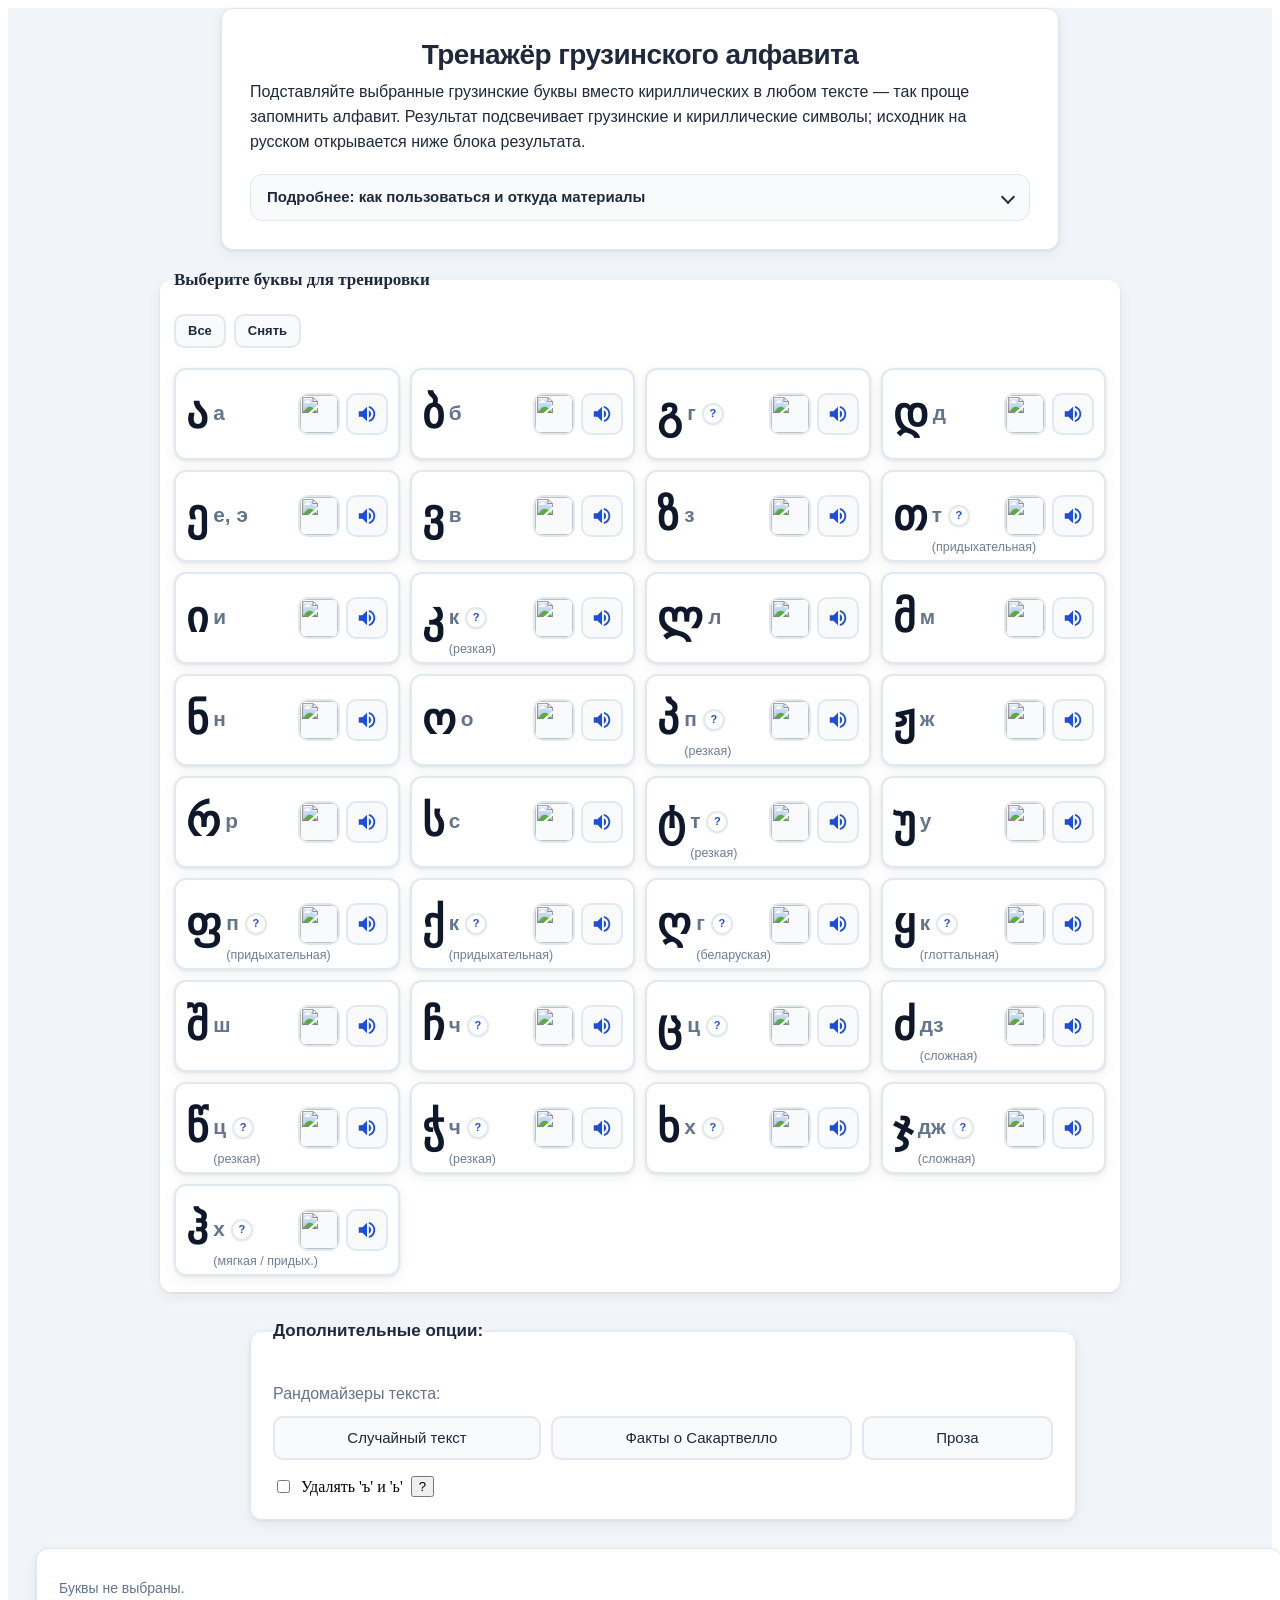
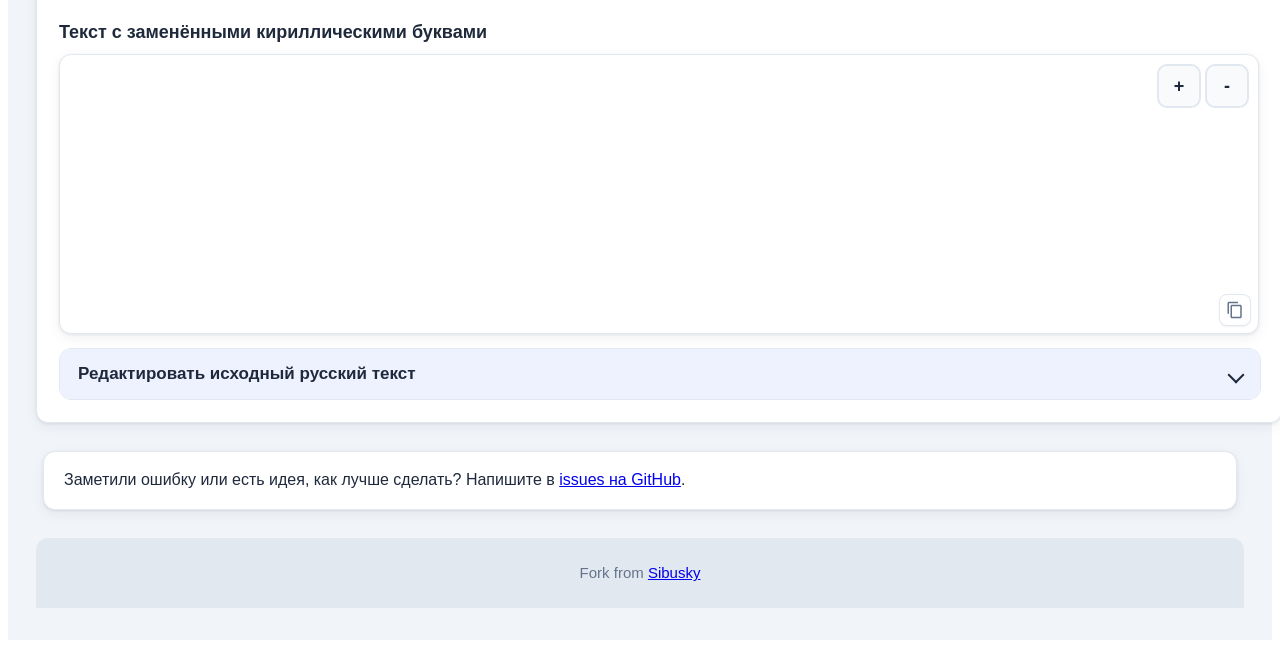
==== index.html @ 79f10750 "Refactor and modernize CSS styles Large CSS refactor and UI updates across blocks: introduce design " ====
<!DOCTYPE html>
<html lang="ru">
  <head>
    <meta charset="UTF-8" />
    <meta name="viewport" content="width=device-width, initial-scale=1.0" />
    <link rel="shortcut icon" href="./images/favicon.png" type="image/png" />
    <link rel="stylesheet" href="./styles/index.css" />
    <title class="title">Грузинский алфавит</title>
    <!-- Yandex.Metrika counter -->
    <script type="text/javascript">
      (function (m, e, t, r, i, k, a) {
        m[i] =
          m[i] ||
          function () {
            (m[i].a = m[i].a || []).push(arguments);
          };
        m[i].l = 1 * new Date();
        for (var j = 0; j < document.scripts.length; j++) {
          if (document.scripts[j].src === r) {
            return;
          }
        }
        (k = e.createElement(t)),
          (a = e.getElementsByTagName(t)[0]),
          (k.async = 1),
          (k.src = r),
          a.parentNode.insertBefore(k, a);
      })(
        window,
        document,
        'script',
        'https://mc.yandex.ru/metrika/tag.js',
        'ym'
      );

      ym(92125198, 'init', {
        clickmap: true,
        trackLinks: true,
        accurateTrackBounce: true,
      });
    </script>
    <noscript
      ><div>
        <img
          src="https://mc.yandex.ru/watch/92125198"
          style="position: absolute; left: -9999px"
          alt=""
        /></div
    ></noscript>
    <!-- /Yandex.Metrika counter -->
  </head>

  <body>
    <div class="page">
      <div class="page__container">
        <!-- <header class="header"></header> -->

        <main class="content">
          <section class="lead">
            <h1 class="lead__title">Тренажёр грузинского алфавита</h1>
            <p class="lead__intro text">
              Подставляйте выбранные грузинские буквы вместо кириллических в любом
              тексте — так проще запомнить алфавит. Результат подсвечивает
              грузинские и кириллические символы; исходник на русском открывается
              ниже блока результата.
            </p>
            <details class="lead__more">
              <summary class="lead__more-summary text">
                Подробнее: как пользоваться и откуда материалы
              </summary>
              <div class="lead__more-body">
                <p class="lead__text">
                  Откройте «Редактировать исходный русский текст», введите
                  текст или воспользуйтесь рандомайзерами в блоке опций.
                </p>
                <p class="lead__text">
                  Рекомендуется начать с одной-двух букв и постепенно добавлять
                  остальные. У похожих по звучанию пар (например разные «к»
                  или «т»), если они отмечены вместе, замена случайная — см.
                  знак «?» на карточке.
                </p>
                <p class="lead__text">
                  Аудио произношения и картинки почерта для кнопок на карточках
                  взяты с
                  <a
                    class="lead__text-link link"
                    href="https://geolang.ru/lessons/9"
                    target="_blank"
                    rel="noopener noreferrer"
                    >GeoLang — урок «Грузинский алфавит с произношением»</a
                  >.
                </p>
                <p class="lead__text">
                  Случайные русские тексты выдаёт сервис
                  <a
                    class="lead__text-link link"
                    href="https://fish-text.ru"
                    target="_blank"
                    >fish-text</a
                  >.
                </p>
              </div>
            </details>
          </section>

          <section class="alphabet">
            <fieldset class="alphabet__characters">
              <legend class="alphabet__legend">
                Выберите буквы для тренировки
              </legend>

              <div class="alphabet__characters-actions">
                <button
                  type="button"
                  class="alphabet__button-check-all alphabet__button alphabet__button--compact button"
                >
                  Все
                </button>
                <button
                  type="button"
                  class="alphabet__button-check-none alphabet__button alphabet__button--compact button"
                >
                  Снять
                </button>
              </div>

              <div class="alphabet__card" data-letter="ა">
                <input
                  class="alphabet__card-input alphabet__character-checkbox-input"
                  type="checkbox"
                  id="ა"
                  name="ა"
                  value="а"
                />
                <div class="alphabet__card-inner">
                  <div class="alphabet__card-select">
                    <div class="alphabet__card-main">
                      <span class="alphabet__card-geo" aria-hidden="true">ა</span>
                      <span class="alphabet__card-ru">а</span>
                    </div>

                  </div>
                  <div class="alphabet__card-toolbar">
                    <button
                      type="button"
                      class="alphabet__card-thumb-btn button"
                      aria-label="Показать крупнее образец почерта ა"
                      title="Нажмите, чтобы увеличить"
                    >
                      <img
                        class="alphabet__card-thumb-img"
                        src="https://geolang.ru/images/alphabet/written/%E1%83%90.jpg"
                        width="40"
                        height="40"
                        loading="lazy"
                        decoding="async"
                        alt=""
                      />
                    </button>
                    <button
                      type="button"
                      class="alphabet__card-audio button"
                      aria-label="Прослушать произношение буквы ა"
                      title="Аудио с geolang.ru"
                    >
                      <svg class="alphabet__card-audio-icon" width="22" height="22" viewBox="0 0 24 24" aria-hidden="true" focusable="false"><path fill="currentColor" d="M3 9v6h4l5 5V4L7 9H3zm13.5 3c0-1.77-1.02-3.29-2.5-4.03v8.05c1.48-.73 2.5-2.25 2.5-4.02zM14 3.23v2.06c2.89.86 5 3.54 5 6.71s-2.11 5.85-5 6.71v2.06c4.01-.91 7-4.49 7-8.77s-2.99-7.86-7-8.77z"/></svg>
                    </button>
                  
                  </div>
                </div>
              </div>
              <div class="alphabet__card" data-letter="ბ">
                <input
                  class="alphabet__card-input alphabet__character-checkbox-input"
                  type="checkbox"
                  id="ბ"
                  name="ბ"
                  value="б"
                />
                <div class="alphabet__card-inner">
                  <div class="alphabet__card-select">
                    <div class="alphabet__card-main">
                      <span class="alphabet__card-geo" aria-hidden="true">ბ</span>
                      <span class="alphabet__card-ru">б</span>
                  </div>
                  
                  </div>
                  <div class="alphabet__card-toolbar">
                    <button
                      type="button"
                      class="alphabet__card-thumb-btn button"
                      aria-label="Показать крупнее образец почерта ბ"
                      title="Нажмите, чтобы увеличить"
                    >
                      <img
                        class="alphabet__card-thumb-img"
                        src="https://geolang.ru/images/alphabet/written/%E1%83%91.jpg"
                        width="40"
                        height="40"
                        loading="lazy"
                        decoding="async"
                        alt=""
                      />
                    </button>
                    <button
                      type="button"
                      class="alphabet__card-audio button"
                      aria-label="Прослушать произношение буквы ბ"
                      title="Аудио с geolang.ru"
                    >
                      <svg class="alphabet__card-audio-icon" width="22" height="22" viewBox="0 0 24 24" aria-hidden="true" focusable="false"><path fill="currentColor" d="M3 9v6h4l5 5V4L7 9H3zm13.5 3c0-1.77-1.02-3.29-2.5-4.03v8.05c1.48-.73 2.5-2.25 2.5-4.02zM14 3.23v2.06c2.89.86 5 3.54 5 6.71s-2.11 5.85-5 6.71v2.06c4.01-.91 7-4.49 7-8.77s-2.99-7.86-7-8.77z"/></svg>
                    </button>
                  
                  </div>
                </div>
              </div>
              <div class="alphabet__card" data-letter="გ">
                <input
                  class="alphabet__card-input alphabet__character-checkbox-input"
                  type="checkbox"
                  id="გ"
                  name="გ"
                  value="г"
                />
                <div class="alphabet__card-inner">
                  <div class="alphabet__card-select">
                    <div class="alphabet__card-main">
                      <span class="alphabet__card-geo" aria-hidden="true">გ</span>
                      <span class="alphabet__card-ru">г</span>
                    </div>
                    <div class="alphabet__card-hint-row">
                    <button type="button" class="alphabet__card-hint alphabet__character-button button" aria-label="Подсказка по букве გ" data-title="Буква 'გ'. Произносится как русская 'г'. Если выбрать 'ღ' с этой буквой одновременно, то итоговая транслитерация кириллической буквы 'г' произойдёт случайным образом исходя из этих двух вариантов."><span class="alphabet__card-hint-mark">?</span></button>
                  </div>
                  
                  </div>
                  <div class="alphabet__card-toolbar">
                    <button
                      type="button"
                      class="alphabet__card-thumb-btn button"
                      aria-label="Показать крупнее образец почерта გ"
                      title="Нажмите, чтобы увеличить"
                    >
                      <img
                        class="alphabet__card-thumb-img"
                        src="https://geolang.ru/images/alphabet/written/%E1%83%92.jpg"
                        width="40"
                        height="40"
                        loading="lazy"
                        decoding="async"
                        alt=""
                      />
                    </button>
                    <button
                      type="button"
                      class="alphabet__card-audio button"
                      aria-label="Прослушать произношение буквы გ"
                      title="Аудио с geolang.ru"
                    >
                      <svg class="alphabet__card-audio-icon" width="22" height="22" viewBox="0 0 24 24" aria-hidden="true" focusable="false"><path fill="currentColor" d="M3 9v6h4l5 5V4L7 9H3zm13.5 3c0-1.77-1.02-3.29-2.5-4.03v8.05c1.48-.73 2.5-2.25 2.5-4.02zM14 3.23v2.06c2.89.86 5 3.54 5 6.71s-2.11 5.85-5 6.71v2.06c4.01-.91 7-4.49 7-8.77s-2.99-7.86-7-8.77z"/></svg>
                    </button>
                  </div>
                </div>
              </div>
              <div class="alphabet__card" data-letter="დ">
                <input
                  class="alphabet__card-input alphabet__character-checkbox-input"
                  type="checkbox"
                  id="დ"
                  name="დ"
                  value="д"
                />
                <div class="alphabet__card-inner">
                  <div class="alphabet__card-select">
                    <div class="alphabet__card-main">
                      <span class="alphabet__card-geo" aria-hidden="true">დ</span>
                      <span class="alphabet__card-ru">д</span>
                  </div>
                  
                  </div>
                  <div class="alphabet__card-toolbar">
                    <button
                      type="button"
                      class="alphabet__card-thumb-btn button"
                      aria-label="Показать крупнее образец почерта დ"
                      title="Нажмите, чтобы увеличить"
                    >
                      <img
                        class="alphabet__card-thumb-img"
                        src="https://geolang.ru/images/alphabet/written/%E1%83%93.jpg"
                        width="40"
                        height="40"
                        loading="lazy"
                        decoding="async"
                        alt=""
                      />
                    </button>
                    <button
                      type="button"
                      class="alphabet__card-audio button"
                      aria-label="Прослушать произношение буквы დ"
                      title="Аудио с geolang.ru"
                    >
                      <svg class="alphabet__card-audio-icon" width="22" height="22" viewBox="0 0 24 24" aria-hidden="true" focusable="false"><path fill="currentColor" d="M3 9v6h4l5 5V4L7 9H3zm13.5 3c0-1.77-1.02-3.29-2.5-4.03v8.05c1.48-.73 2.5-2.25 2.5-4.02zM14 3.23v2.06c2.89.86 5 3.54 5 6.71s-2.11 5.85-5 6.71v2.06c4.01-.91 7-4.49 7-8.77s-2.99-7.86-7-8.77z"/></svg>
                    </button>
                  
                  </div>
                </div>
              </div>
              <div class="alphabet__card" data-letter="ე">
                <input
                  class="alphabet__card-input alphabet__character-checkbox-input"
                  type="checkbox"
                  id="ე"
                  name="ე"
                  value="е"
                />
                <div class="alphabet__card-inner">
                  <div class="alphabet__card-select">
                    <div class="alphabet__card-main">
                      <span class="alphabet__card-geo" aria-hidden="true">ე</span>
                      <span class="alphabet__card-ru">е, э</span>
                  </div>
                  
                  </div>
                  <div class="alphabet__card-toolbar">
                    <button
                      type="button"
                      class="alphabet__card-thumb-btn button"
                      aria-label="Показать крупнее образец почерта ე"
                      title="Нажмите, чтобы увеличить"
                    >
                      <img
                        class="alphabet__card-thumb-img"
                        src="https://geolang.ru/images/alphabet/written/%E1%83%94.jpg"
                        width="40"
                        height="40"
                        loading="lazy"
                        decoding="async"
                        alt=""
                      />
                    </button>
                    <button
                      type="button"
                      class="alphabet__card-audio button"
                      aria-label="Прослушать произношение буквы ე"
                      title="Аудио с geolang.ru"
                    >
                      <svg class="alphabet__card-audio-icon" width="22" height="22" viewBox="0 0 24 24" aria-hidden="true" focusable="false"><path fill="currentColor" d="M3 9v6h4l5 5V4L7 9H3zm13.5 3c0-1.77-1.02-3.29-2.5-4.03v8.05c1.48-.73 2.5-2.25 2.5-4.02zM14 3.23v2.06c2.89.86 5 3.54 5 6.71s-2.11 5.85-5 6.71v2.06c4.01-.91 7-4.49 7-8.77s-2.99-7.86-7-8.77z"/></svg>
                    </button>
                  
                  </div>
                </div>
              </div>
              <div class="alphabet__card" data-letter="ვ">
                <input
                  class="alphabet__card-input alphabet__character-checkbox-input"
                  type="checkbox"
                  id="ვ"
                  name="ვ"
                  value="в"
                />
                <div class="alphabet__card-inner">
                  <div class="alphabet__card-select">
                    <div class="alphabet__card-main">
                      <span class="alphabet__card-geo" aria-hidden="true">ვ</span>
                      <span class="alphabet__card-ru">в</span>
                  </div>
                  
                  </div>
                  <div class="alphabet__card-toolbar">
                    <button
                      type="button"
                      class="alphabet__card-thumb-btn button"
                      aria-label="Показать крупнее образец почерта ვ"
                      title="Нажмите, чтобы увеличить"
                    >
                      <img
                        class="alphabet__card-thumb-img"
                        src="https://geolang.ru/images/alphabet/written/%E1%83%95.jpg"
                        width="40"
                        height="40"
                        loading="lazy"
                        decoding="async"
                        alt=""
                      />
                    </button>
                    <button
                      type="button"
                      class="alphabet__card-audio button"
                      aria-label="Прослушать произношение буквы ვ"
                      title="Аудио с geolang.ru"
                    >
                      <svg class="alphabet__card-audio-icon" width="22" height="22" viewBox="0 0 24 24" aria-hidden="true" focusable="false"><path fill="currentColor" d="M3 9v6h4l5 5V4L7 9H3zm13.5 3c0-1.77-1.02-3.29-2.5-4.03v8.05c1.48-.73 2.5-2.25 2.5-4.02zM14 3.23v2.06c2.89.86 5 3.54 5 6.71s-2.11 5.85-5 6.71v2.06c4.01-.91 7-4.49 7-8.77s-2.99-7.86-7-8.77z"/></svg>
                    </button>
                  
                  </div>
                </div>
              </div>
              <div class="alphabet__card" data-letter="ზ">
                <input
                  class="alphabet__card-input alphabet__character-checkbox-input"
                  type="checkbox"
                  id="ზ"
                  name="ზ"
                  value="з"
                />
                <div class="alphabet__card-inner">
                  <div class="alphabet__card-select">
                    <div class="alphabet__card-main">
                      <span class="alphabet__card-geo" aria-hidden="true">ზ</span>
                      <span class="alphabet__card-ru">з</span>
                  </div>
                  
                  </div>
                  <div class="alphabet__card-toolbar">
                    <button
                      type="button"
                      class="alphabet__card-thumb-btn button"
                      aria-label="Показать крупнее образец почерта ზ"
                      title="Нажмите, чтобы увеличить"
                    >
                      <img
                        class="alphabet__card-thumb-img"
                        src="https://geolang.ru/images/alphabet/written/%E1%83%96.jpg"
                        width="40"
                        height="40"
                        loading="lazy"
                        decoding="async"
                        alt=""
                      />
                    </button>
                    <button
                      type="button"
                      class="alphabet__card-audio button"
                      aria-label="Прослушать произношение буквы ზ"
                      title="Аудио с geolang.ru"
                    >
                      <svg class="alphabet__card-audio-icon" width="22" height="22" viewBox="0 0 24 24" aria-hidden="true" focusable="false"><path fill="currentColor" d="M3 9v6h4l5 5V4L7 9H3zm13.5 3c0-1.77-1.02-3.29-2.5-4.03v8.05c1.48-.73 2.5-2.25 2.5-4.02zM14 3.23v2.06c2.89.86 5 3.54 5 6.71s-2.11 5.85-5 6.71v2.06c4.01-.91 7-4.49 7-8.77s-2.99-7.86-7-8.77z"/></svg>
                    </button>
                  
                  </div>
                </div>
              </div>
              <div class="alphabet__card" data-letter="თ">
                <input
                  class="alphabet__card-input alphabet__character-checkbox-input"
                  type="checkbox"
                  id="თ"
                  name="თ"
                  value="т"
                />
                <div class="alphabet__card-inner">
                  <div class="alphabet__card-select">
                    <div class="alphabet__card-main">
                      <span class="alphabet__card-geo" aria-hidden="true">თ</span>
                      <span class="alphabet__card-ru">т (придыхательная)</span>
                    </div>
                    <div class="alphabet__card-hint-row">
                    <button type="button" class="alphabet__card-hint alphabet__character-button button" aria-label="Подсказка по букве თ" data-title="Буква 'თ'. Произносится мягче, чем русская 'т'. Если выбрать 'ტ' с этой буквой одновременно, то итоговая транслитерация кириллической буквы 'т' произойдёт случайным образом исходя из этих двух вариантов."><span class="alphabet__card-hint-mark">?</span></button>
                  </div>
                  
                  </div>
                  <div class="alphabet__card-toolbar">
                    <button
                      type="button"
                      class="alphabet__card-thumb-btn button"
                      aria-label="Показать крупнее образец почерта თ"
                      title="Нажмите, чтобы увеличить"
                    >
                      <img
                        class="alphabet__card-thumb-img"
                        src="https://geolang.ru/images/alphabet/written/%E1%83%97.jpg"
                        width="40"
                        height="40"
                        loading="lazy"
                        decoding="async"
                        alt=""
                      />
                    </button>
                    <button
                      type="button"
                      class="alphabet__card-audio button"
                      aria-label="Прослушать произношение буквы თ"
                      title="Аудио с geolang.ru"
                    >
                      <svg class="alphabet__card-audio-icon" width="22" height="22" viewBox="0 0 24 24" aria-hidden="true" focusable="false"><path fill="currentColor" d="M3 9v6h4l5 5V4L7 9H3zm13.5 3c0-1.77-1.02-3.29-2.5-4.03v8.05c1.48-.73 2.5-2.25 2.5-4.02zM14 3.23v2.06c2.89.86 5 3.54 5 6.71s-2.11 5.85-5 6.71v2.06c4.01-.91 7-4.49 7-8.77s-2.99-7.86-7-8.77z"/></svg>
                    </button>
                  </div>
                </div>
              </div>
              <div class="alphabet__card" data-letter="ი">
                <input
                  class="alphabet__card-input alphabet__character-checkbox-input"
                  type="checkbox"
                  id="ი"
                  name="ი"
                  value="и"
                />
                <div class="alphabet__card-inner">
                  <div class="alphabet__card-select">
                    <div class="alphabet__card-main">
                      <span class="alphabet__card-geo" aria-hidden="true">ი</span>
                      <span class="alphabet__card-ru">и</span>
                  </div>
                  
                  </div>
                  <div class="alphabet__card-toolbar">
                    <button
                      type="button"
                      class="alphabet__card-thumb-btn button"
                      aria-label="Показать крупнее образец почерта ი"
                      title="Нажмите, чтобы увеличить"
                    >
                      <img
                        class="alphabet__card-thumb-img"
                        src="https://geolang.ru/images/alphabet/written/%E1%83%98.jpg"
                        width="40"
                        height="40"
                        loading="lazy"
                        decoding="async"
                        alt=""
                      />
                    </button>
                    <button
                      type="button"
                      class="alphabet__card-audio button"
                      aria-label="Прослушать произношение буквы ი"
                      title="Аудио с geolang.ru"
                    >
                      <svg class="alphabet__card-audio-icon" width="22" height="22" viewBox="0 0 24 24" aria-hidden="true" focusable="false"><path fill="currentColor" d="M3 9v6h4l5 5V4L7 9H3zm13.5 3c0-1.77-1.02-3.29-2.5-4.03v8.05c1.48-.73 2.5-2.25 2.5-4.02zM14 3.23v2.06c2.89.86 5 3.54 5 6.71s-2.11 5.85-5 6.71v2.06c4.01-.91 7-4.49 7-8.77s-2.99-7.86-7-8.77z"/></svg>
                    </button>
                  
                  </div>
                </div>
              </div>
              <div class="alphabet__card" data-letter="კ">
                <input
                  class="alphabet__card-input alphabet__character-checkbox-input"
                  type="checkbox"
                  id="კ"
                  name="კ"
                  value="к"
                />
                <div class="alphabet__card-inner">
                  <div class="alphabet__card-select">
                    <div class="alphabet__card-main">
                      <span class="alphabet__card-geo" aria-hidden="true">კ</span>
                      <span class="alphabet__card-ru">к (резкая)</span>
                    </div>
                    <div class="alphabet__card-hint-row">
                    <button type="button" class="alphabet__card-hint alphabet__character-button button" aria-label="Подсказка по букве კ" data-title="Буква 'კ'. Произносится резче, чем русская 'к'. Если выбрать 'ქ' и 'ყ' с этой буквой одновременно, то итоговая транслитерация кириллической буквы 'к' произойдёт случайным образом исходя из этих трёх вариантов."><span class="alphabet__card-hint-mark">?</span></button>
                  </div>
                  
                  </div>
                  <div class="alphabet__card-toolbar">
                    <button
                      type="button"
                      class="alphabet__card-thumb-btn button"
                      aria-label="Показать крупнее образец почерта კ"
                      title="Нажмите, чтобы увеличить"
                    >
                      <img
                        class="alphabet__card-thumb-img"
                        src="https://geolang.ru/images/alphabet/written/%E1%83%99.jpg"
                        width="40"
                        height="40"
                        loading="lazy"
                        decoding="async"
                        alt=""
                      />
                    </button>
                    <button
                      type="button"
                      class="alphabet__card-audio button"
                      aria-label="Прослушать произношение буквы კ"
                      title="Аудио с geolang.ru"
                    >
                      <svg class="alphabet__card-audio-icon" width="22" height="22" viewBox="0 0 24 24" aria-hidden="true" focusable="false"><path fill="currentColor" d="M3 9v6h4l5 5V4L7 9H3zm13.5 3c0-1.77-1.02-3.29-2.5-4.03v8.05c1.48-.73 2.5-2.25 2.5-4.02zM14 3.23v2.06c2.89.86 5 3.54 5 6.71s-2.11 5.85-5 6.71v2.06c4.01-.91 7-4.49 7-8.77s-2.99-7.86-7-8.77z"/></svg>
                    </button>
                  </div>
                </div>
              </div>
              <div class="alphabet__card" data-letter="ლ">
                <input
                  class="alphabet__card-input alphabet__character-checkbox-input"
                  type="checkbox"
                  id="ლ"
                  name="ლ"
                  value="л"
                />
                <div class="alphabet__card-inner">
                  <div class="alphabet__card-select">
                    <div class="alphabet__card-main">
                      <span class="alphabet__card-geo" aria-hidden="true">ლ</span>
                      <span class="alphabet__card-ru">л</span>
                  </div>
                  
                  </div>
                  <div class="alphabet__card-toolbar">
                    <button
                      type="button"
                      class="alphabet__card-thumb-btn button"
                      aria-label="Показать крупнее образец почерта ლ"
                      title="Нажмите, чтобы увеличить"
                    >
                      <img
                        class="alphabet__card-thumb-img"
                        src="https://geolang.ru/images/alphabet/written/%E1%83%9A.jpg"
                        width="40"
                        height="40"
                        loading="lazy"
                        decoding="async"
                        alt=""
                      />
                    </button>
                    <button
                      type="button"
                      class="alphabet__card-audio button"
                      aria-label="Прослушать произношение буквы ლ"
                      title="Аудио с geolang.ru"
                    >
                      <svg class="alphabet__card-audio-icon" width="22" height="22" viewBox="0 0 24 24" aria-hidden="true" focusable="false"><path fill="currentColor" d="M3 9v6h4l5 5V4L7 9H3zm13.5 3c0-1.77-1.02-3.29-2.5-4.03v8.05c1.48-.73 2.5-2.25 2.5-4.02zM14 3.23v2.06c2.89.86 5 3.54 5 6.71s-2.11 5.85-5 6.71v2.06c4.01-.91 7-4.49 7-8.77s-2.99-7.86-7-8.77z"/></svg>
                    </button>
                  
                  </div>
                </div>
              </div>
              <div class="alphabet__card" data-letter="მ">
                <input
                  class="alphabet__card-input alphabet__character-checkbox-input"
                  type="checkbox"
                  id="მ"
                  name="მ"
                  value="м"
                />
                <div class="alphabet__card-inner">
                  <div class="alphabet__card-select">
                    <div class="alphabet__card-main">
                      <span class="alphabet__card-geo" aria-hidden="true">მ</span>
                      <span class="alphabet__card-ru">м</span>
                  </div>
                  
                  </div>
                  <div class="alphabet__card-toolbar">
                    <button
                      type="button"
                      class="alphabet__card-thumb-btn button"
                      aria-label="Показать крупнее образец почерта მ"
                      title="Нажмите, чтобы увеличить"
                    >
                      <img
                        class="alphabet__card-thumb-img"
                        src="https://geolang.ru/images/alphabet/written/%E1%83%9B.jpg"
                        width="40"
                        height="40"
                        loading="lazy"
                        decoding="async"
                        alt=""
                      />
                    </button>
                    <button
                      type="button"
                      class="alphabet__card-audio button"
                      aria-label="Прослушать произношение буквы მ"
                      title="Аудио с geolang.ru"
                    >
                      <svg class="alphabet__card-audio-icon" width="22" height="22" viewBox="0 0 24 24" aria-hidden="true" focusable="false"><path fill="currentColor" d="M3 9v6h4l5 5V4L7 9H3zm13.5 3c0-1.77-1.02-3.29-2.5-4.03v8.05c1.48-.73 2.5-2.25 2.5-4.02zM14 3.23v2.06c2.89.86 5 3.54 5 6.71s-2.11 5.85-5 6.71v2.06c4.01-.91 7-4.49 7-8.77s-2.99-7.86-7-8.77z"/></svg>
                    </button>
                  
                  </div>
                </div>
              </div>
              <div class="alphabet__card" data-letter="ნ">
                <input
                  class="alphabet__card-input alphabet__character-checkbox-input"
                  type="checkbox"
                  id="ნ"
                  name="ნ"
                  value="н"
                />
                <div class="alphabet__card-inner">
                  <div class="alphabet__card-select">
                    <div class="alphabet__card-main">
                      <span class="alphabet__card-geo" aria-hidden="true">ნ</span>
                      <span class="alphabet__card-ru">н</span>
                  </div>
                  
                  </div>
                  <div class="alphabet__card-toolbar">
                    <button
                      type="button"
                      class="alphabet__card-thumb-btn button"
                      aria-label="Показать крупнее образец почерта ნ"
                      title="Нажмите, чтобы увеличить"
                    >
                      <img
                        class="alphabet__card-thumb-img"
                        src="https://geolang.ru/images/alphabet/written/%E1%83%9C.jpg"
                        width="40"
                        height="40"
                        loading="lazy"
                        decoding="async"
                        alt=""
                      />
                    </button>
                    <button
                      type="button"
                      class="alphabet__card-audio button"
                      aria-label="Прослушать произношение буквы ნ"
                      title="Аудио с geolang.ru"
                    >
                      <svg class="alphabet__card-audio-icon" width="22" height="22" viewBox="0 0 24 24" aria-hidden="true" focusable="false"><path fill="currentColor" d="M3 9v6h4l5 5V4L7 9H3zm13.5 3c0-1.77-1.02-3.29-2.5-4.03v8.05c1.48-.73 2.5-2.25 2.5-4.02zM14 3.23v2.06c2.89.86 5 3.54 5 6.71s-2.11 5.85-5 6.71v2.06c4.01-.91 7-4.49 7-8.77s-2.99-7.86-7-8.77z"/></svg>
                    </button>
                  
                  </div>
                </div>
              </div>
              <div class="alphabet__card" data-letter="ო">
                <input
                  class="alphabet__card-input alphabet__character-checkbox-input"
                  type="checkbox"
                  id="ო"
                  name="ო"
                  value="о"
                />
                <div class="alphabet__card-inner">
                  <div class="alphabet__card-select">
                    <div class="alphabet__card-main">
                      <span class="alphabet__card-geo" aria-hidden="true">ო</span>
                      <span class="alphabet__card-ru">о</span>
                  </div>
                  
                  </div>
                  <div class="alphabet__card-toolbar">
                    <button
                      type="button"
                      class="alphabet__card-thumb-btn button"
                      aria-label="Показать крупнее образец почерта ო"
                      title="Нажмите, чтобы увеличить"
                    >
                      <img
                        class="alphabet__card-thumb-img"
                        src="https://geolang.ru/images/alphabet/written/%E1%83%9D.jpg"
                        width="40"
                        height="40"
                        loading="lazy"
                        decoding="async"
                        alt=""
                      />
                    </button>
                    <button
                      type="button"
                      class="alphabet__card-audio button"
                      aria-label="Прослушать произношение буквы ო"
                      title="Аудио с geolang.ru"
                    >
                      <svg class="alphabet__card-audio-icon" width="22" height="22" viewBox="0 0 24 24" aria-hidden="true" focusable="false"><path fill="currentColor" d="M3 9v6h4l5 5V4L7 9H3zm13.5 3c0-1.77-1.02-3.29-2.5-4.03v8.05c1.48-.73 2.5-2.25 2.5-4.02zM14 3.23v2.06c2.89.86 5 3.54 5 6.71s-2.11 5.85-5 6.71v2.06c4.01-.91 7-4.49 7-8.77s-2.99-7.86-7-8.77z"/></svg>
                    </button>
                  
                  </div>
                </div>
              </div>
              <div class="alphabet__card" data-letter="პ">
                <input
                  class="alphabet__card-input alphabet__character-checkbox-input"
                  type="checkbox"
                  id="პ"
                  name="პ"
                  value="п"
                />
                <div class="alphabet__card-inner">
                  <div class="alphabet__card-select">
                    <div class="alphabet__card-main">
                      <span class="alphabet__card-geo" aria-hidden="true">პ</span>
                      <span class="alphabet__card-ru">п (резкая)</span>
                    </div>
                    <div class="alphabet__card-hint-row">
                    <button type="button" class="alphabet__card-hint alphabet__character-button button" aria-label="Подсказка по букве პ" data-title="Буква 'პ'. Произносится резче, чем русская 'п'. Если выбрать 'ფ' с этой буквой одновременно, то итоговая транслитерация кириллической буквы 'п' произойдёт случайным образом исходя из этих двух вариантов."><span class="alphabet__card-hint-mark">?</span></button>
                  </div>
                  
                  </div>
                  <div class="alphabet__card-toolbar">
                    <button
                      type="button"
                      class="alphabet__card-thumb-btn button"
                      aria-label="Показать крупнее образец почерта პ"
                      title="Нажмите, чтобы увеличить"
                    >
                      <img
                        class="alphabet__card-thumb-img"
                        src="https://geolang.ru/images/alphabet/written/%E1%83%9E.jpg"
                        width="40"
                        height="40"
                        loading="lazy"
                        decoding="async"
                        alt=""
                      />
                    </button>
                    <button
                      type="button"
                      class="alphabet__card-audio button"
                      aria-label="Прослушать произношение буквы პ"
                      title="Аудио с geolang.ru"
                    >
                      <svg class="alphabet__card-audio-icon" width="22" height="22" viewBox="0 0 24 24" aria-hidden="true" focusable="false"><path fill="currentColor" d="M3 9v6h4l5 5V4L7 9H3zm13.5 3c0-1.77-1.02-3.29-2.5-4.03v8.05c1.48-.73 2.5-2.25 2.5-4.02zM14 3.23v2.06c2.89.86 5 3.54 5 6.71s-2.11 5.85-5 6.71v2.06c4.01-.91 7-4.49 7-8.77s-2.99-7.86-7-8.77z"/></svg>
                    </button>
                  </div>
                </div>
              </div>
              <div class="alphabet__card" data-letter="ჟ">
                <input
                  class="alphabet__card-input alphabet__character-checkbox-input"
                  type="checkbox"
                  id="ჟ"
                  name="ჟ"
                  value="ж"
                />
                <div class="alphabet__card-inner">
                  <div class="alphabet__card-select">
                    <div class="alphabet__card-main">
                      <span class="alphabet__card-geo" aria-hidden="true">ჟ</span>
                      <span class="alphabet__card-ru">ж</span>
                  </div>
                  
                  </div>
                  <div class="alphabet__card-toolbar">
                    <button
                      type="button"
                      class="alphabet__card-thumb-btn button"
                      aria-label="Показать крупнее образец почерта ჟ"
                      title="Нажмите, чтобы увеличить"
                    >
                      <img
                        class="alphabet__card-thumb-img"
                        src="https://geolang.ru/images/alphabet/written/%E1%83%9F.jpg"
                        width="40"
                        height="40"
                        loading="lazy"
                        decoding="async"
                        alt=""
                      />
                    </button>
                    <button
                      type="button"
                      class="alphabet__card-audio button"
                      aria-label="Прослушать произношение буквы ჟ"
                      title="Аудио с geolang.ru"
                    >
                      <svg class="alphabet__card-audio-icon" width="22" height="22" viewBox="0 0 24 24" aria-hidden="true" focusable="false"><path fill="currentColor" d="M3 9v6h4l5 5V4L7 9H3zm13.5 3c0-1.77-1.02-3.29-2.5-4.03v8.05c1.48-.73 2.5-2.25 2.5-4.02zM14 3.23v2.06c2.89.86 5 3.54 5 6.71s-2.11 5.85-5 6.71v2.06c4.01-.91 7-4.49 7-8.77s-2.99-7.86-7-8.77z"/></svg>
                    </button>
                  
                  </div>
                </div>
              </div>
              <div class="alphabet__card" data-letter="რ">
                <input
                  class="alphabet__card-input alphabet__character-checkbox-input"
                  type="checkbox"
                  id="რ"
                  name="რ"
                  value="р"
                />
                <div class="alphabet__card-inner">
                  <div class="alphabet__card-select">
                    <div class="alphabet__card-main">
                      <span class="alphabet__card-geo" aria-hidden="true">რ</span>
                      <span class="alphabet__card-ru">р</span>
                  </div>
                  
                  </div>
                  <div class="alphabet__card-toolbar">
                    <button
                      type="button"
                      class="alphabet__card-thumb-btn button"
                      aria-label="Показать крупнее образец почерта რ"
                      title="Нажмите, чтобы увеличить"
                    >
                      <img
                        class="alphabet__card-thumb-img"
                        src="https://geolang.ru/images/alphabet/written/%E1%83%A0.jpg"
                        width="40"
                        height="40"
                        loading="lazy"
                        decoding="async"
                        alt=""
                      />
                    </button>
                    <button
                      type="button"
                      class="alphabet__card-audio button"
                      aria-label="Прослушать произношение буквы რ"
                      title="Аудио с geolang.ru"
                    >
                      <svg class="alphabet__card-audio-icon" width="22" height="22" viewBox="0 0 24 24" aria-hidden="true" focusable="false"><path fill="currentColor" d="M3 9v6h4l5 5V4L7 9H3zm13.5 3c0-1.77-1.02-3.29-2.5-4.03v8.05c1.48-.73 2.5-2.25 2.5-4.02zM14 3.23v2.06c2.89.86 5 3.54 5 6.71s-2.11 5.85-5 6.71v2.06c4.01-.91 7-4.49 7-8.77s-2.99-7.86-7-8.77z"/></svg>
                    </button>
                  
                  </div>
                </div>
              </div>
              <div class="alphabet__card" data-letter="ს">
                <input
                  class="alphabet__card-input alphabet__character-checkbox-input"
                  type="checkbox"
                  id="ს"
                  name="ს"
                  value="с"
                />
                <div class="alphabet__card-inner">
                  <div class="alphabet__card-select">
                    <div class="alphabet__card-main">
                      <span class="alphabet__card-geo" aria-hidden="true">ს</span>
                      <span class="alphabet__card-ru">с</span>
                  </div>
                  
                  </div>
                  <div class="alphabet__card-toolbar">
                    <button
                      type="button"
                      class="alphabet__card-thumb-btn button"
                      aria-label="Показать крупнее образец почерта ს"
                      title="Нажмите, чтобы увеличить"
                    >
                      <img
                        class="alphabet__card-thumb-img"
                        src="https://geolang.ru/images/alphabet/written/%E1%83%A1.jpg"
                        width="40"
                        height="40"
                        loading="lazy"
                        decoding="async"
                        alt=""
                      />
                    </button>
                    <button
                      type="button"
                      class="alphabet__card-audio button"
                      aria-label="Прослушать произношение буквы ს"
                      title="Аудио с geolang.ru"
                    >
                      <svg class="alphabet__card-audio-icon" width="22" height="22" viewBox="0 0 24 24" aria-hidden="true" focusable="false"><path fill="currentColor" d="M3 9v6h4l5 5V4L7 9H3zm13.5 3c0-1.77-1.02-3.29-2.5-4.03v8.05c1.48-.73 2.5-2.25 2.5-4.02zM14 3.23v2.06c2.89.86 5 3.54 5 6.71s-2.11 5.85-5 6.71v2.06c4.01-.91 7-4.49 7-8.77s-2.99-7.86-7-8.77z"/></svg>
                    </button>
                  
                  </div>
                </div>
              </div>
              <div class="alphabet__card" data-letter="ტ">
                <input
                  class="alphabet__card-input alphabet__character-checkbox-input"
                  type="checkbox"
                  id="ტ"
                  name="ტ"
                  value="т"
                />
                <div class="alphabet__card-inner">
                  <div class="alphabet__card-select">
                    <div class="alphabet__card-main">
                      <span class="alphabet__card-geo" aria-hidden="true">ტ</span>
                      <span class="alphabet__card-ru">т (резкая)</span>
                    </div>
                    <div class="alphabet__card-hint-row">
                    <button type="button" class="alphabet__card-hint alphabet__character-button button" aria-label="Подсказка по букве ტ" data-title="Буква 'ტ'. Произносится резче, чем русская 'т'. Если выбрать 'თ' с этой буквой одновременно, то итоговая транслитерация кириллической буквы 'т' произойдёт случайным образом исходя из этих двух вариантов."><span class="alphabet__card-hint-mark">?</span></button>
                  </div>
                  
                  </div>
                  <div class="alphabet__card-toolbar">
                    <button
                      type="button"
                      class="alphabet__card-thumb-btn button"
                      aria-label="Показать крупнее образец почерта ტ"
                      title="Нажмите, чтобы увеличить"
                    >
                      <img
                        class="alphabet__card-thumb-img"
                        src="https://geolang.ru/images/alphabet/written/%E1%83%A2.jpg"
                        width="40"
                        height="40"
                        loading="lazy"
                        decoding="async"
                        alt=""
                      />
                    </button>
                    <button
                      type="button"
                      class="alphabet__card-audio button"
                      aria-label="Прослушать произношение буквы ტ"
                      title="Аудио с geolang.ru"
                    >
                      <svg class="alphabet__card-audio-icon" width="22" height="22" viewBox="0 0 24 24" aria-hidden="true" focusable="false"><path fill="currentColor" d="M3 9v6h4l5 5V4L7 9H3zm13.5 3c0-1.77-1.02-3.29-2.5-4.03v8.05c1.48-.73 2.5-2.25 2.5-4.02zM14 3.23v2.06c2.89.86 5 3.54 5 6.71s-2.11 5.85-5 6.71v2.06c4.01-.91 7-4.49 7-8.77s-2.99-7.86-7-8.77z"/></svg>
                    </button>
                  </div>
                </div>
              </div>
              <div class="alphabet__card" data-letter="უ">
                <input
                  class="alphabet__card-input alphabet__character-checkbox-input"
                  type="checkbox"
                  id="უ"
                  name="უ"
                  value="у"
                />
                <div class="alphabet__card-inner">
                  <div class="alphabet__card-select">
                    <div class="alphabet__card-main">
                      <span class="alphabet__card-geo" aria-hidden="true">უ</span>
                      <span class="alphabet__card-ru">у</span>
                  </div>
                  
                  </div>
                  <div class="alphabet__card-toolbar">
                    <button
                      type="button"
                      class="alphabet__card-thumb-btn button"
                      aria-label="Показать крупнее образец почерта უ"
                      title="Нажмите, чтобы увеличить"
                    >
                      <img
                        class="alphabet__card-thumb-img"
                        src="https://geolang.ru/images/alphabet/written/%E1%83%A3.jpg"
                        width="40"
                        height="40"
                        loading="lazy"
                        decoding="async"
                        alt=""
                      />
                    </button>
                    <button
                      type="button"
                      class="alphabet__card-audio button"
                      aria-label="Прослушать произношение буквы უ"
                      title="Аудио с geolang.ru"
                    >
                      <svg class="alphabet__card-audio-icon" width="22" height="22" viewBox="0 0 24 24" aria-hidden="true" focusable="false"><path fill="currentColor" d="M3 9v6h4l5 5V4L7 9H3zm13.5 3c0-1.77-1.02-3.29-2.5-4.03v8.05c1.48-.73 2.5-2.25 2.5-4.02zM14 3.23v2.06c2.89.86 5 3.54 5 6.71s-2.11 5.85-5 6.71v2.06c4.01-.91 7-4.49 7-8.77s-2.99-7.86-7-8.77z"/></svg>
                    </button>
                  
                  </div>
                </div>
              </div>
              <div class="alphabet__card" data-letter="ფ">
                <input
                  class="alphabet__card-input alphabet__character-checkbox-input"
                  type="checkbox"
                  id="ფ"
                  name="ფ"
                  value="п"
                />
                <div class="alphabet__card-inner">
                  <div class="alphabet__card-select">
                    <div class="alphabet__card-main">
                      <span class="alphabet__card-geo" aria-hidden="true">ფ</span>
                      <span class="alphabet__card-ru">п (придыхательная)</span>
                    </div>
                    <div class="alphabet__card-hint-row">
                    <button type="button" class="alphabet__card-hint alphabet__character-button button" aria-label="Подсказка по букве ფ" data-title="Буква 'ფ'. Произносится с бóльшим придыханием, чем русская 'п'. Если выбрать 'პ' с этой буквой одновременно, то итоговая транслитерация кириллической буквы 'п' произойдёт случайным образом исходя из этих двух вариантов."><span class="alphabet__card-hint-mark">?</span></button>
                  </div>
                  
                  </div>
                  <div class="alphabet__card-toolbar">
                    <button
                      type="button"
                      class="alphabet__card-thumb-btn button"
                      aria-label="Показать крупнее образец почерта ფ"
                      title="Нажмите, чтобы увеличить"
                    >
                      <img
                        class="alphabet__card-thumb-img"
                        src="https://geolang.ru/images/alphabet/written/%E1%83%A4.jpg"
                        width="40"
                        height="40"
                        loading="lazy"
                        decoding="async"
                        alt=""
                      />
                    </button>
                    <button
                      type="button"
                      class="alphabet__card-audio button"
                      aria-label="Прослушать произношение буквы ფ"
                      title="Аудио с geolang.ru"
                    >
                      <svg class="alphabet__card-audio-icon" width="22" height="22" viewBox="0 0 24 24" aria-hidden="true" focusable="false"><path fill="currentColor" d="M3 9v6h4l5 5V4L7 9H3zm13.5 3c0-1.77-1.02-3.29-2.5-4.03v8.05c1.48-.73 2.5-2.25 2.5-4.02zM14 3.23v2.06c2.89.86 5 3.54 5 6.71s-2.11 5.85-5 6.71v2.06c4.01-.91 7-4.49 7-8.77s-2.99-7.86-7-8.77z"/></svg>
                    </button>
                  </div>
                </div>
              </div>
              <div class="alphabet__card" data-letter="ქ">
                <input
                  class="alphabet__card-input alphabet__character-checkbox-input"
                  type="checkbox"
                  id="ქ"
                  name="ქ"
                  value="к"
                />
                <div class="alphabet__card-inner">
                  <div class="alphabet__card-select">
                    <div class="alphabet__card-main">
                      <span class="alphabet__card-geo" aria-hidden="true">ქ</span>
                      <span class="alphabet__card-ru">к (придыхательная)</span>
                    </div>
                    <div class="alphabet__card-hint-row">
                    <button type="button" class="alphabet__card-hint alphabet__character-button button" aria-label="Подсказка по букве ქ" data-title="Буква 'ქ'. Произносится с бóльшим придыханием, чем русская 'к'. Если выбрать 'კ' и 'ყ' с этой буквой одновременно, то итоговая транслитерация кириллической буквы 'к' произойдёт случайным образом исходя из этих трёх вариантов."><span class="alphabet__card-hint-mark">?</span></button>
                  </div>
                  
                  </div>
                  <div class="alphabet__card-toolbar">
                    <button
                      type="button"
                      class="alphabet__card-thumb-btn button"
                      aria-label="Показать крупнее образец почерта ქ"
                      title="Нажмите, чтобы увеличить"
                    >
                      <img
                        class="alphabet__card-thumb-img"
                        src="https://geolang.ru/images/alphabet/written/%E1%83%A5.jpg"
                        width="40"
                        height="40"
                        loading="lazy"
                        decoding="async"
                        alt=""
                      />
                    </button>
                    <button
                      type="button"
                      class="alphabet__card-audio button"
                      aria-label="Прослушать произношение буквы ქ"
                      title="Аудио с geolang.ru"
                    >
                      <svg class="alphabet__card-audio-icon" width="22" height="22" viewBox="0 0 24 24" aria-hidden="true" focusable="false"><path fill="currentColor" d="M3 9v6h4l5 5V4L7 9H3zm13.5 3c0-1.77-1.02-3.29-2.5-4.03v8.05c1.48-.73 2.5-2.25 2.5-4.02zM14 3.23v2.06c2.89.86 5 3.54 5 6.71s-2.11 5.85-5 6.71v2.06c4.01-.91 7-4.49 7-8.77s-2.99-7.86-7-8.77z"/></svg>
                    </button>
                  </div>
                </div>
              </div>
              <div class="alphabet__card" data-letter="ღ">
                <input
                  class="alphabet__card-input alphabet__character-checkbox-input"
                  type="checkbox"
                  id="ღ"
                  name="ღ"
                  value="г"
                />
                <div class="alphabet__card-inner">
                  <div class="alphabet__card-select">
                    <div class="alphabet__card-main">
                      <span class="alphabet__card-geo" aria-hidden="true">ღ</span>
                      <span class="alphabet__card-ru">г (беларуская)</span>
                    </div>
                    <div class="alphabet__card-hint-row">
                    <button type="button" class="alphabet__card-hint alphabet__character-button button" aria-label="Подсказка по букве ღ" data-title="Буква 'ღ'. Нет аналогов в русском языке. Произношение похоже на украинскую 'г' в словосочетании 'Гарна дівчина'. Если выбрать 'გ' с этой буквой одновременно, то итоговая транслитерация кириллической буквы 'г' произойдёт случайным образом исходя из этих двух вариантов."><span class="alphabet__card-hint-mark">?</span></button>
                  </div>
                  
                  </div>
                  <div class="alphabet__card-toolbar">
                    <button
                      type="button"
                      class="alphabet__card-thumb-btn button"
                      aria-label="Показать крупнее образец почерта ღ"
                      title="Нажмите, чтобы увеличить"
                    >
                      <img
                        class="alphabet__card-thumb-img"
                        src="https://geolang.ru/images/alphabet/written/%E1%83%A6.jpg"
                        width="40"
                        height="40"
                        loading="lazy"
                        decoding="async"
                        alt=""
                      />
                    </button>
                    <button
                      type="button"
                      class="alphabet__card-audio button"
                      aria-label="Прослушать произношение буквы ღ"
                      title="Аудио с geolang.ru"
                    >
                      <svg class="alphabet__card-audio-icon" width="22" height="22" viewBox="0 0 24 24" aria-hidden="true" focusable="false"><path fill="currentColor" d="M3 9v6h4l5 5V4L7 9H3zm13.5 3c0-1.77-1.02-3.29-2.5-4.03v8.05c1.48-.73 2.5-2.25 2.5-4.02zM14 3.23v2.06c2.89.86 5 3.54 5 6.71s-2.11 5.85-5 6.71v2.06c4.01-.91 7-4.49 7-8.77s-2.99-7.86-7-8.77z"/></svg>
                    </button>
                  </div>
                </div>
              </div>
              <div class="alphabet__card" data-letter="ყ">
                <input
                  class="alphabet__card-input alphabet__character-checkbox-input"
                  type="checkbox"
                  id="ყ"
                  name="ყ"
                  value="к"
                />
                <div class="alphabet__card-inner">
                  <div class="alphabet__card-select">
                    <div class="alphabet__card-main">
                      <span class="alphabet__card-geo" aria-hidden="true">ყ</span>
                      <span class="alphabet__card-ru">к (глоттальная)</span>
                    </div>
                    <div class="alphabet__card-hint-row">
                    <button type="button" class="alphabet__card-hint alphabet__character-button button" aria-label="Подсказка по букве ყ" data-title="Буква 'ყ'. Произносится как резкое 'к', затягивая зык в сторону глотки. Если выбрать 'კ' и 'ქ' с этой буквой одновременно, то итоговая транслитерация кириллической буквы 'к' произойдёт случайным образом исходя из этих трёх вариантов"><span class="alphabet__card-hint-mark">?</span></button>
                  </div>
                  
                  </div>
                  <div class="alphabet__card-toolbar">
                    <button
                      type="button"
                      class="alphabet__card-thumb-btn button"
                      aria-label="Показать крупнее образец почерта ყ"
                      title="Нажмите, чтобы увеличить"
                    >
                      <img
                        class="alphabet__card-thumb-img"
                        src="https://geolang.ru/images/alphabet/written/%E1%83%A7.jpg"
                        width="40"
                        height="40"
                        loading="lazy"
                        decoding="async"
                        alt=""
                      />
                    </button>
                    <button
                      type="button"
                      class="alphabet__card-audio button"
                      aria-label="Прослушать произношение буквы ყ"
                      title="Аудио с geolang.ru"
                    >
                      <svg class="alphabet__card-audio-icon" width="22" height="22" viewBox="0 0 24 24" aria-hidden="true" focusable="false"><path fill="currentColor" d="M3 9v6h4l5 5V4L7 9H3zm13.5 3c0-1.77-1.02-3.29-2.5-4.03v8.05c1.48-.73 2.5-2.25 2.5-4.02zM14 3.23v2.06c2.89.86 5 3.54 5 6.71s-2.11 5.85-5 6.71v2.06c4.01-.91 7-4.49 7-8.77s-2.99-7.86-7-8.77z"/></svg>
                    </button>
                  </div>
                </div>
              </div>
              <div class="alphabet__card" data-letter="შ">
                <input
                  class="alphabet__card-input alphabet__character-checkbox-input"
                  type="checkbox"
                  id="შ"
                  name="შ"
                  value="ш"
                />
                <div class="alphabet__card-inner">
                  <div class="alphabet__card-select">
                    <div class="alphabet__card-main">
                      <span class="alphabet__card-geo" aria-hidden="true">შ</span>
                      <span class="alphabet__card-ru">ш</span>
                  </div>
                  
                  </div>
                  <div class="alphabet__card-toolbar">
                    <button
                      type="button"
                      class="alphabet__card-thumb-btn button"
                      aria-label="Показать крупнее образец почерта შ"
                      title="Нажмите, чтобы увеличить"
                    >
                      <img
                        class="alphabet__card-thumb-img"
                        src="https://geolang.ru/images/alphabet/written/%E1%83%A8.jpg"
                        width="40"
                        height="40"
                        loading="lazy"
                        decoding="async"
                        alt=""
                      />
                    </button>
                    <button
                      type="button"
                      class="alphabet__card-audio button"
                      aria-label="Прослушать произношение буквы შ"
                      title="Аудио с geolang.ru"
                    >
                      <svg class="alphabet__card-audio-icon" width="22" height="22" viewBox="0 0 24 24" aria-hidden="true" focusable="false"><path fill="currentColor" d="M3 9v6h4l5 5V4L7 9H3zm13.5 3c0-1.77-1.02-3.29-2.5-4.03v8.05c1.48-.73 2.5-2.25 2.5-4.02zM14 3.23v2.06c2.89.86 5 3.54 5 6.71s-2.11 5.85-5 6.71v2.06c4.01-.91 7-4.49 7-8.77s-2.99-7.86-7-8.77z"/></svg>
                    </button>
                  
                  </div>
                </div>
              </div>
              <div class="alphabet__card" data-letter="ჩ">
                <input
                  class="alphabet__card-input alphabet__character-checkbox-input"
                  type="checkbox"
                  id="ჩ"
                  name="ჩ"
                  value="ч"
                />
                <div class="alphabet__card-inner">
                  <div class="alphabet__card-select">
                    <div class="alphabet__card-main">
                      <span class="alphabet__card-geo" aria-hidden="true">ჩ</span>
                      <span class="alphabet__card-ru">ч</span>
                    </div>
                    <div class="alphabet__card-hint-row">
                    <button type="button" class="alphabet__card-hint alphabet__character-button button" aria-label="Подсказка по букве ჩ" data-title="Буква 'ჩ'. Произносится как русская 'ч'. Если выбрать 'ჭ' с этой буквой одновременно, то итоговая транслитерация кириллической буквы 'ч' произойдёт случайным образом исходя из этих двух вариантов."><span class="alphabet__card-hint-mark">?</span></button>
                  </div>
                  
                  </div>
                  <div class="alphabet__card-toolbar">
                    <button
                      type="button"
                      class="alphabet__card-thumb-btn button"
                      aria-label="Показать крупнее образец почерта ჩ"
                      title="Нажмите, чтобы увеличить"
                    >
                      <img
                        class="alphabet__card-thumb-img"
                        src="https://geolang.ru/images/alphabet/written/%E1%83%A9.jpg"
                        width="40"
                        height="40"
                        loading="lazy"
                        decoding="async"
                        alt=""
                      />
                    </button>
                    <button
                      type="button"
                      class="alphabet__card-audio button"
                      aria-label="Прослушать произношение буквы ჩ"
                      title="Аудио с geolang.ru"
                    >
                      <svg class="alphabet__card-audio-icon" width="22" height="22" viewBox="0 0 24 24" aria-hidden="true" focusable="false"><path fill="currentColor" d="M3 9v6h4l5 5V4L7 9H3zm13.5 3c0-1.77-1.02-3.29-2.5-4.03v8.05c1.48-.73 2.5-2.25 2.5-4.02zM14 3.23v2.06c2.89.86 5 3.54 5 6.71s-2.11 5.85-5 6.71v2.06c4.01-.91 7-4.49 7-8.77s-2.99-7.86-7-8.77z"/></svg>
                    </button>
                  </div>
                </div>
              </div>
              <div class="alphabet__card" data-letter="ც">
                <input
                  class="alphabet__card-input alphabet__character-checkbox-input"
                  type="checkbox"
                  id="ც"
                  name="ც"
                  value="ц"
                />
                <div class="alphabet__card-inner">
                  <div class="alphabet__card-select">
                    <div class="alphabet__card-main">
                      <span class="alphabet__card-geo" aria-hidden="true">ც</span>
                      <span class="alphabet__card-ru">ц</span>
                    </div>
                    <div class="alphabet__card-hint-row">
                    <button type="button" class="alphabet__card-hint alphabet__character-button button" aria-label="Подсказка по букве ც" data-title="Буква 'ც'. Произносится как русская 'ц'. Если выбрать 'წ' с этой буквой одновременно, то итоговая транслитерация кириллической буквы 'ц' произойдёт случайным образом исходя из этих двух вариантов."><span class="alphabet__card-hint-mark">?</span></button>
                  </div>
                  
                  </div>
                  <div class="alphabet__card-toolbar">
                    <button
                      type="button"
                      class="alphabet__card-thumb-btn button"
                      aria-label="Показать крупнее образец почерта ც"
                      title="Нажмите, чтобы увеличить"
                    >
                      <img
                        class="alphabet__card-thumb-img"
                        src="https://geolang.ru/images/alphabet/written/%E1%83%AA.jpg"
                        width="40"
                        height="40"
                        loading="lazy"
                        decoding="async"
                        alt=""
                      />
                    </button>
                    <button
                      type="button"
                      class="alphabet__card-audio button"
                      aria-label="Прослушать произношение буквы ც"
                      title="Аудио с geolang.ru"
                    >
                      <svg class="alphabet__card-audio-icon" width="22" height="22" viewBox="0 0 24 24" aria-hidden="true" focusable="false"><path fill="currentColor" d="M3 9v6h4l5 5V4L7 9H3zm13.5 3c0-1.77-1.02-3.29-2.5-4.03v8.05c1.48-.73 2.5-2.25 2.5-4.02zM14 3.23v2.06c2.89.86 5 3.54 5 6.71s-2.11 5.85-5 6.71v2.06c4.01-.91 7-4.49 7-8.77s-2.99-7.86-7-8.77z"/></svg>
                    </button>
                  </div>
                </div>
              </div>
              <div class="alphabet__card" data-letter="ძ">
                <input
                  class="alphabet__card-input alphabet__character-checkbox-input"
                  type="checkbox"
                  id="ძ"
                  name="ძ"
                  value="дз"
                />
                <div class="alphabet__card-inner">
                  <div class="alphabet__card-select">
                    <div class="alphabet__card-main">
                      <span class="alphabet__card-geo" aria-hidden="true">ძ</span>
                      <span class="alphabet__card-ru">дз (сложная)</span>
                  </div>
                  
                  </div>
                  <div class="alphabet__card-toolbar">
                    <button
                      type="button"
                      class="alphabet__card-thumb-btn button"
                      aria-label="Показать крупнее образец почерта ძ"
                      title="Нажмите, чтобы увеличить"
                    >
                      <img
                        class="alphabet__card-thumb-img"
                        src="https://geolang.ru/images/alphabet/written/%E1%83%AB.jpg"
                        width="40"
                        height="40"
                        loading="lazy"
                        decoding="async"
                        alt=""
                      />
                    </button>
                    <button
                      type="button"
                      class="alphabet__card-audio button"
                      aria-label="Прослушать произношение буквы ძ"
                      title="Аудио с geolang.ru"
                    >
                      <svg class="alphabet__card-audio-icon" width="22" height="22" viewBox="0 0 24 24" aria-hidden="true" focusable="false"><path fill="currentColor" d="M3 9v6h4l5 5V4L7 9H3zm13.5 3c0-1.77-1.02-3.29-2.5-4.03v8.05c1.48-.73 2.5-2.25 2.5-4.02zM14 3.23v2.06c2.89.86 5 3.54 5 6.71s-2.11 5.85-5 6.71v2.06c4.01-.91 7-4.49 7-8.77s-2.99-7.86-7-8.77z"/></svg>
                    </button>
                  
                  </div>
                </div>
              </div>
              <div class="alphabet__card" data-letter="წ">
                <input
                  class="alphabet__card-input alphabet__character-checkbox-input"
                  type="checkbox"
                  id="წ"
                  name="წ"
                  value="ц"
                />
                <div class="alphabet__card-inner">
                  <div class="alphabet__card-select">
                    <div class="alphabet__card-main">
                      <span class="alphabet__card-geo" aria-hidden="true">წ</span>
                      <span class="alphabet__card-ru">ц (резкая)</span>
                    </div>
                    <div class="alphabet__card-hint-row">
                    <button type="button" class="alphabet__card-hint alphabet__character-button button" aria-label="Подсказка по букве წ" data-title="Буква 'წ'. Произносится резче, чем русская 'ц'. Если выбрать 'ც' с этой буквой одновременно, то итоговая транслитерация кириллической буквы 'ц' произойдёт случайным образом исходя из этих двух вариантов."><span class="alphabet__card-hint-mark">?</span></button>
                  </div>
                  
                  </div>
                  <div class="alphabet__card-toolbar">
                    <button
                      type="button"
                      class="alphabet__card-thumb-btn button"
                      aria-label="Показать крупнее образец почерта წ"
                      title="Нажмите, чтобы увеличить"
                    >
                      <img
                        class="alphabet__card-thumb-img"
                        src="https://geolang.ru/images/alphabet/written/%E1%83%AC.jpg"
                        width="40"
                        height="40"
                        loading="lazy"
                        decoding="async"
                        alt=""
                      />
                    </button>
                    <button
                      type="button"
                      class="alphabet__card-audio button"
                      aria-label="Прослушать произношение буквы წ"
                      title="Аудио с geolang.ru"
                    >
                      <svg class="alphabet__card-audio-icon" width="22" height="22" viewBox="0 0 24 24" aria-hidden="true" focusable="false"><path fill="currentColor" d="M3 9v6h4l5 5V4L7 9H3zm13.5 3c0-1.77-1.02-3.29-2.5-4.03v8.05c1.48-.73 2.5-2.25 2.5-4.02zM14 3.23v2.06c2.89.86 5 3.54 5 6.71s-2.11 5.85-5 6.71v2.06c4.01-.91 7-4.49 7-8.77s-2.99-7.86-7-8.77z"/></svg>
                    </button>
                  </div>
                </div>
              </div>
              <div class="alphabet__card" data-letter="ჭ">
                <input
                  class="alphabet__card-input alphabet__character-checkbox-input"
                  type="checkbox"
                  id="ჭ"
                  name="ჭ"
                  value="ч"
                />
                <div class="alphabet__card-inner">
                  <div class="alphabet__card-select">
                    <div class="alphabet__card-main">
                      <span class="alphabet__card-geo" aria-hidden="true">ჭ</span>
                      <span class="alphabet__card-ru">ч (резкая)</span>
                    </div>
                    <div class="alphabet__card-hint-row">
                    <button type="button" class="alphabet__card-hint alphabet__character-button button" aria-label="Подсказка по букве ჭ" data-title="Буква 'ჭ'. Произносится резче, чем русская 'ч'. Если выбрать 'ჩ' с этой буквой одновременно, то итоговая транслитерация кириллической буквы 'ч' произойдёт случайным образом исходя из этих двух вариантов."><span class="alphabet__card-hint-mark">?</span></button>
                  </div>
                  
                  </div>
                  <div class="alphabet__card-toolbar">
                    <button
                      type="button"
                      class="alphabet__card-thumb-btn button"
                      aria-label="Показать крупнее образец почерта ჭ"
                      title="Нажмите, чтобы увеличить"
                    >
                      <img
                        class="alphabet__card-thumb-img"
                        src="https://geolang.ru/images/alphabet/written/%E1%83%AD.jpg"
                        width="40"
                        height="40"
                        loading="lazy"
                        decoding="async"
                        alt=""
                      />
                    </button>
                    <button
                      type="button"
                      class="alphabet__card-audio button"
                      aria-label="Прослушать произношение буквы ჭ"
                      title="Аудио с geolang.ru"
                    >
                      <svg class="alphabet__card-audio-icon" width="22" height="22" viewBox="0 0 24 24" aria-hidden="true" focusable="false"><path fill="currentColor" d="M3 9v6h4l5 5V4L7 9H3zm13.5 3c0-1.77-1.02-3.29-2.5-4.03v8.05c1.48-.73 2.5-2.25 2.5-4.02zM14 3.23v2.06c2.89.86 5 3.54 5 6.71s-2.11 5.85-5 6.71v2.06c4.01-.91 7-4.49 7-8.77s-2.99-7.86-7-8.77z"/></svg>
                    </button>
                  </div>
                </div>
              </div>
              <div class="alphabet__card" data-letter="ხ">
                <input
                  class="alphabet__card-input alphabet__character-checkbox-input"
                  type="checkbox"
                  id="ხ"
                  name="ხ"
                  value="х"
                />
                <div class="alphabet__card-inner">
                  <div class="alphabet__card-select">
                    <div class="alphabet__card-main">
                      <span class="alphabet__card-geo" aria-hidden="true">ხ</span>
                      <span class="alphabet__card-ru">х</span>
                    </div>
                    <div class="alphabet__card-hint-row">
                    <button type="button" class="alphabet__card-hint alphabet__character-button button" aria-label="Подсказка по букве ხ" data-title="Буква 'ხ'. Произносится как кириллическая буква 'х'. Если выбрать 'ჰ' с этой буквой одновременно, то итоговая транслитерация кириллической буквы 'х' произойдёт случайным образом исходя из этих двух вариантов."><span class="alphabet__card-hint-mark">?</span></button>
                  </div>
                  
                  </div>
                  <div class="alphabet__card-toolbar">
                    <button
                      type="button"
                      class="alphabet__card-thumb-btn button"
                      aria-label="Показать крупнее образец почерта ხ"
                      title="Нажмите, чтобы увеличить"
                    >
                      <img
                        class="alphabet__card-thumb-img"
                        src="https://geolang.ru/images/alphabet/written/%E1%83%AE.jpg"
                        width="40"
                        height="40"
                        loading="lazy"
                        decoding="async"
                        alt=""
                      />
                    </button>
                    <button
                      type="button"
                      class="alphabet__card-audio button"
                      aria-label="Прослушать произношение буквы ხ"
                      title="Аудио с geolang.ru"
                    >
                      <svg class="alphabet__card-audio-icon" width="22" height="22" viewBox="0 0 24 24" aria-hidden="true" focusable="false"><path fill="currentColor" d="M3 9v6h4l5 5V4L7 9H3zm13.5 3c0-1.77-1.02-3.29-2.5-4.03v8.05c1.48-.73 2.5-2.25 2.5-4.02zM14 3.23v2.06c2.89.86 5 3.54 5 6.71s-2.11 5.85-5 6.71v2.06c4.01-.91 7-4.49 7-8.77s-2.99-7.86-7-8.77z"/></svg>
                    </button>
                  </div>
                </div>
              </div>
              <div class="alphabet__card" data-letter="ჯ">
                <input
                  class="alphabet__card-input alphabet__character-checkbox-input"
                  type="checkbox"
                  id="ჯ"
                  name="ჯ"
                  value="дж"
                />
                <div class="alphabet__card-inner">
                  <div class="alphabet__card-select">
                    <div class="alphabet__card-main">
                      <span class="alphabet__card-geo" aria-hidden="true">ჯ</span>
                      <span class="alphabet__card-ru">дж (сложная)</span>
                    </div>
                    <div class="alphabet__card-hint-row">
                    <button type="button" class="alphabet__card-hint alphabet__character-button button" aria-label="Подсказка по букве ჯ" data-title="Произносится как слияние звуков букв 'д' и 'ж'"><span class="alphabet__card-hint-mark">?</span></button>
                  </div>
                  
                  </div>
                  <div class="alphabet__card-toolbar">
                    <button
                      type="button"
                      class="alphabet__card-thumb-btn button"
                      aria-label="Показать крупнее образец почерта ჯ"
                      title="Нажмите, чтобы увеличить"
                    >
                      <img
                        class="alphabet__card-thumb-img"
                        src="https://geolang.ru/images/alphabet/written/%E1%83%AF.jpg"
                        width="40"
                        height="40"
                        loading="lazy"
                        decoding="async"
                        alt=""
                      />
                    </button>
                    <button
                      type="button"
                      class="alphabet__card-audio button"
                      aria-label="Прослушать произношение буквы ჯ"
                      title="Аудио с geolang.ru"
                    >
                      <svg class="alphabet__card-audio-icon" width="22" height="22" viewBox="0 0 24 24" aria-hidden="true" focusable="false"><path fill="currentColor" d="M3 9v6h4l5 5V4L7 9H3zm13.5 3c0-1.77-1.02-3.29-2.5-4.03v8.05c1.48-.73 2.5-2.25 2.5-4.02zM14 3.23v2.06c2.89.86 5 3.54 5 6.71s-2.11 5.85-5 6.71v2.06c4.01-.91 7-4.49 7-8.77s-2.99-7.86-7-8.77z"/></svg>
                    </button>
                  </div>
                </div>
              </div>
              <div class="alphabet__card" data-letter="ჰ">
                <input
                  class="alphabet__card-input alphabet__character-checkbox-input"
                  type="checkbox"
                  id="ჰ"
                  name="ჰ"
                  value="х"
                />
                <div class="alphabet__card-inner">
                  <div class="alphabet__card-select">
                    <div class="alphabet__card-main">
                      <span class="alphabet__card-geo" aria-hidden="true">ჰ</span>
                      <span class="alphabet__card-ru">х (мягкая / придых.)</span>
                    </div>
                    <div class="alphabet__card-hint-row">
                    <button type="button" class="alphabet__card-hint alphabet__character-button button" aria-label="Подсказка по букве ჰ" data-title="Буква 'ჰ'. Звучит мягче, чем кириллическая буква 'х'. Произношение похоже на немецкую 'h'. Если выбрать 'ხ' с этой буквой одновременно, то итоговая транслитерация кириллической буквы 'х' произойдёт случайным образом исходя из этих двух вариантов."><span class="alphabet__card-hint-mark">?</span></button>
                  </div>
                  
                  </div>
                  <div class="alphabet__card-toolbar">
                    <button
                      type="button"
                      class="alphabet__card-thumb-btn button"
                      aria-label="Показать крупнее образец почерта ჰ"
                      title="Нажмите, чтобы увеличить"
                    >
                      <img
                        class="alphabet__card-thumb-img"
                        src="https://geolang.ru/images/alphabet/written/%E1%83%B0.jpg"
                        width="40"
                        height="40"
                        loading="lazy"
                        decoding="async"
                        alt=""
                      />
                    </button>
                    <button
                      type="button"
                      class="alphabet__card-audio button"
                      aria-label="Прослушать произношение буквы ჰ"
                      title="Аудио с geolang.ru"
                    >
                      <svg class="alphabet__card-audio-icon" width="22" height="22" viewBox="0 0 24 24" aria-hidden="true" focusable="false"><path fill="currentColor" d="M3 9v6h4l5 5V4L7 9H3zm13.5 3c0-1.77-1.02-3.29-2.5-4.03v8.05c1.48-.73 2.5-2.25 2.5-4.02zM14 3.23v2.06c2.89.86 5 3.54 5 6.71s-2.11 5.85-5 6.71v2.06c4.01-.91 7-4.49 7-8.77s-2.99-7.86-7-8.77z"/></svg>
                    </button>
                  </div>
                </div>
              </div>

            </fieldset>
          </section>

          <section class="options">
            <fieldset class="options__fieldset">
              <legend class="options__fieldset-legend">
                Дополнительные опции:
              </legend>
              <div class="options__fieldset-buttons-and-text">
                <h4 class="options__fieldset-buttons-title">
                  Рандомайзеры текста:
                </h4>
                <div class="options__fieldset-buttons">
                  <button
                    class="options__fieldset-button-random-text options__fieldset-button button"
                    type="button"
                    aria-label="Случайный текст"
                  >
                    Случайный текст
                  </button>
                  <button
                    class="options__fieldset-button-georgian-fact options__fieldset-button button"
                    type="button"
                    aria-label="Факты о Сакартвелло"
                  >
                    Факты о Сакартвелло
                  </button>
                  <button
                    class="options__fieldset-button-prose options__fieldset-button button"
                    type="button"
                    aria-label="Проза (заглушка)"
                  >
                    Проза
                  </button>
                </div>
              </div>
              <div class="options__fieldset-checkbox">
                <input
                  class="options__fieldset-checkbox-input"
                  type="checkbox"
                  id="ь"
                  value="ь"
                  name="ь"
                />
                <label class="options__fieldset-checkbox-label" for="ь"
                  >Удалять 'ъ' и 'ь'</label
                >
                <button
                  class="options__fieldset-checkbox-button button"
                  data-title="Если поставить галочку, то в итоговом тексте не будет кириллических букв 'ъ' и 'ь'"
                >
                  ?
                </button>
              </div>
            </fieldset>
          </section>

          <section class="transliteration">
            <div class="selection-strip">
              <div
                class="selection-strip__track"
                id="selection-strip-track"
                aria-label="Выбранные буквы для замены"
              ></div>
            </div>

            <form class="transliteration__form">
              <div class="transliteration__text transliteration__text--output">
                <p class="transliteration__caption text">
                  Текст с заменёнными кириллическими буквами
                </p>
                <p
                  class="transliteration__hint text"
                  id="transliteration__hint"
                  hidden
                ></p>
                <div class="transliteration__textarea-wrap">
                  <div
                    id="transliteration__output"
                    class="transliteration__output transliteration__textarea"
                    role="region"
                    aria-label="Результат транслитерации"
                    aria-live="polite"
                    tabindex="0"
                  ></div>
                  <button
                    class="transliteration__button-copy transliteration__button-copy-icon button"
                    type="button"
                    aria-label="Копировать результат"
                    title="Копировать"
                  >
                    <svg
                      class="transliteration__button-copy-svg"
                      width="18"
                      height="18"
                      viewBox="0 0 24 24"
                      aria-hidden="true"
                      focusable="false"
                    >
                      <path
                        fill="currentColor"
                        d="M16 1H4c-1.1 0-2 .9-2 2v14h2V3h12V1zm3 4H8c-1.1 0-2 .9-2 2v14c0 1.1.9 2 2 2h11c1.1 0 2-.9 2-2V7c0-1.1-.9-2-2-2zm0 16H8V7h11v14z"
                      />
                    </svg>
                  </button>
                  <div class="transliteration__buttons-text-size">
                    <button
                      class="transliteration__button-text-after-size-up transliteration__button-text-size"
                      type="button"
                      aria-label="Увеличить шрифт результата"
                      data-title="Увеличить шрифт результата"
                    >
                      +
                    </button>
                    <button
                      class="transliteration__button-text-after-size-down transliteration__button-text-size"
                      type="button"
                      aria-label="Уменьшить шрифт результата"
                      data-title="Уменьшить шрифт результата"
                    >
                      -
                    </button>
                  </div>
                </div>
              </div>
              <details
                class="transliteration__source-details"
                id="transliteration__source-details"
              >
                <summary class="transliteration__source-summary text">
                  Редактировать исходный русский текст
                </summary>
                <div class="transliteration__text transliteration__text--source">
                  <label
                    class="transliteration__caption text"
                    for="transliteration__text-before"
                    >Исходный русский текст</label
                  >
                  <div class="transliteration__textarea-wrap">
                    <textarea
                      id="transliteration__text-before"
                      class="transliteration__text-before transliteration__textarea"
                      rows="12"
                      cols="30"
                      placeholder="Ваш текст"
                    ></textarea>
                    <div class="transliteration__buttons-text-size">
                      <button
                        class="transliteration__button-text-before-size-up transliteration__button-text-size"
                        type="button"
                        aria-label="Увеличить шрифт исходника"
                        data-title="Увеличить шрифт исходного текста"
                      >
                        +
                      </button>
                      <button
                        class="transliteration__button-text-before-size-down transliteration__button-text-size"
                        type="button"
                        aria-label="Уменьшить шрифт исходника"
                        data-title="Уменьшить шрифт исходного текста"
                      >
                        -
                      </button>
                    </div>
                  </div>
                </div>
              </details>
            </form>
          </section>

          <section class="feedback">
            <p class="feedback__text text">
              Заметили ошибку или есть идея, как лучше сделать? Напишите в
              <a
                class="link"
                href="https://github.com/Art-emg/georgian-alphabet/issues"
                target="_blank"
                rel="noopener noreferrer"
                >issues на GitHub</a
              >.
            </p>
          </section>
        </main>

        <footer class="footer">
          <p class="footer__copyright text">
            Fork from
            <a
              class="link"
              href="https://github.com/Sibusky/georgian-alphabet"
              target="_blank"
              rel="noopener noreferrer"
              >Sibusky</a
            >
          </p>
        </footer>
        <div class="tooltip">
          <div class="tooltip__container">
            <button class="tooltip__close-btn button"></button>
            <p class="tooltip__text">Подсказка</p>
          </div>
        </div>
      </div>
    </div>
    <script src="./georgianFacts.js"></script>
    <script src="./script.js"></script>
  </body>
</html>
---- styles/index.css ----
@import url(./normalize.css);
@import url(../blocks/page/page.css);
@import url(../blocks/page/__container/page__container.css);
@import url(../blocks/link/link.css);
@import url(../blocks/text/text.css);
@import url(../blocks/lead/lead.css);
@import url(../blocks/lead/__title/lead__title.css);
@import url(../blocks/lead/__more/lead__more.css);
@import url(../blocks/lead/__text/lead__text.css);
@import url(../blocks/lead/__text-link/lead__text-link.css);
@import url(../blocks/alphabet/alphabet.css);
@import url(../blocks/alphabet/__characters/alphabet__characters.css);
@import url(../blocks/alphabet/__characters/_color/alphabet__characters_color_red.css);
@import url(../blocks/alphabet/__card/alphabet__card.css);
@import url(../blocks/alphabet/__buttons/alphabet__buttons.css);
@import url(../blocks/alphabet/__button/alphabet__button.css);
@import url(../blocks/alphabet/__tooltip/alphabet__tooltip.css);
@import url(../blocks/alphabet/__legend/alphabet__legend.css);
@import url(../blocks/options/options.css);
@import url(../blocks/options/__fieldset-legend/options__fieldset-legend.css);
@import url(../blocks/options/__fieldset/options__fieldset.css);
@import url(../blocks/options/__fieldset-buttons-and-text/options__fieldset-buttons-and-text.css);
@import url(../blocks/options/__fieldset-buttons/options__fieldset-buttons.css);
@import url(../blocks/options/__fieldset-buttons-title/options__fieldset-buttons-title.css);
@import url(../blocks/options/__fieldset-button/options__fieldset-button.css);
@import url(../blocks/options/__fieldset-checkbox/options__fieldset-checkbox.css);
@import url(../blocks/options/__fieldset-checkbox-label/options__fieldset-checkbox-label.css);
@import url(../blocks/options/__fieldset-checkbox-button/options__fieldset-checkbox-button.css);
@import url(../blocks/selection-strip/selection-strip.css);
@import url(../blocks/button/button.css);
@import url(../blocks/transliteration/transliteration.css);
@import url(../blocks/transliteration/__form/transliteration__form.css);
@import url(../blocks/transliteration/__text/transliteration__text.css);
@import url(../blocks/transliteration/__textarea-wrap/transliteration__textarea-wrap.css);
@import url(../blocks/transliteration/__caption/transliteration__caption.css);
@import url(../blocks/transliteration/__button/transliteration__button.css);
@import url(../blocks/transliteration/__textarea/transliteration__textarea.css);
@import url(../blocks/transliteration/__output/transliteration__output.css);
@import url(../blocks/transliteration/__buttons-options/transliteration__buttons-options.css);
@import url(../blocks/transliteration/__textarea/_color/transliteration__textarea_color_red.css);
@import url(../blocks/transliteration/__textarea/_border/transliteration__textarea_border_red.css);
@import url(../blocks/transliteration/__button-text-size/transliteration__button-text-size.css);
@import url(../blocks/feedback/feedback.css);
@import url(../blocks/footer/footer.css);
@import url(../blocks/footer/__copyright/footer__copyright.css);
@import url(../blocks/tooltip/tooltip.css);
@import url(../blocks/tooltip/_opened/tooltip_opened.css);
@import url(../blocks/tooltip/__container/tooltip__container.css);
@import url(../blocks/tooltip/__text/tooltip__text.css);
@import url(../blocks/tooltip/__close-btn/tooltip__close-btn.css);
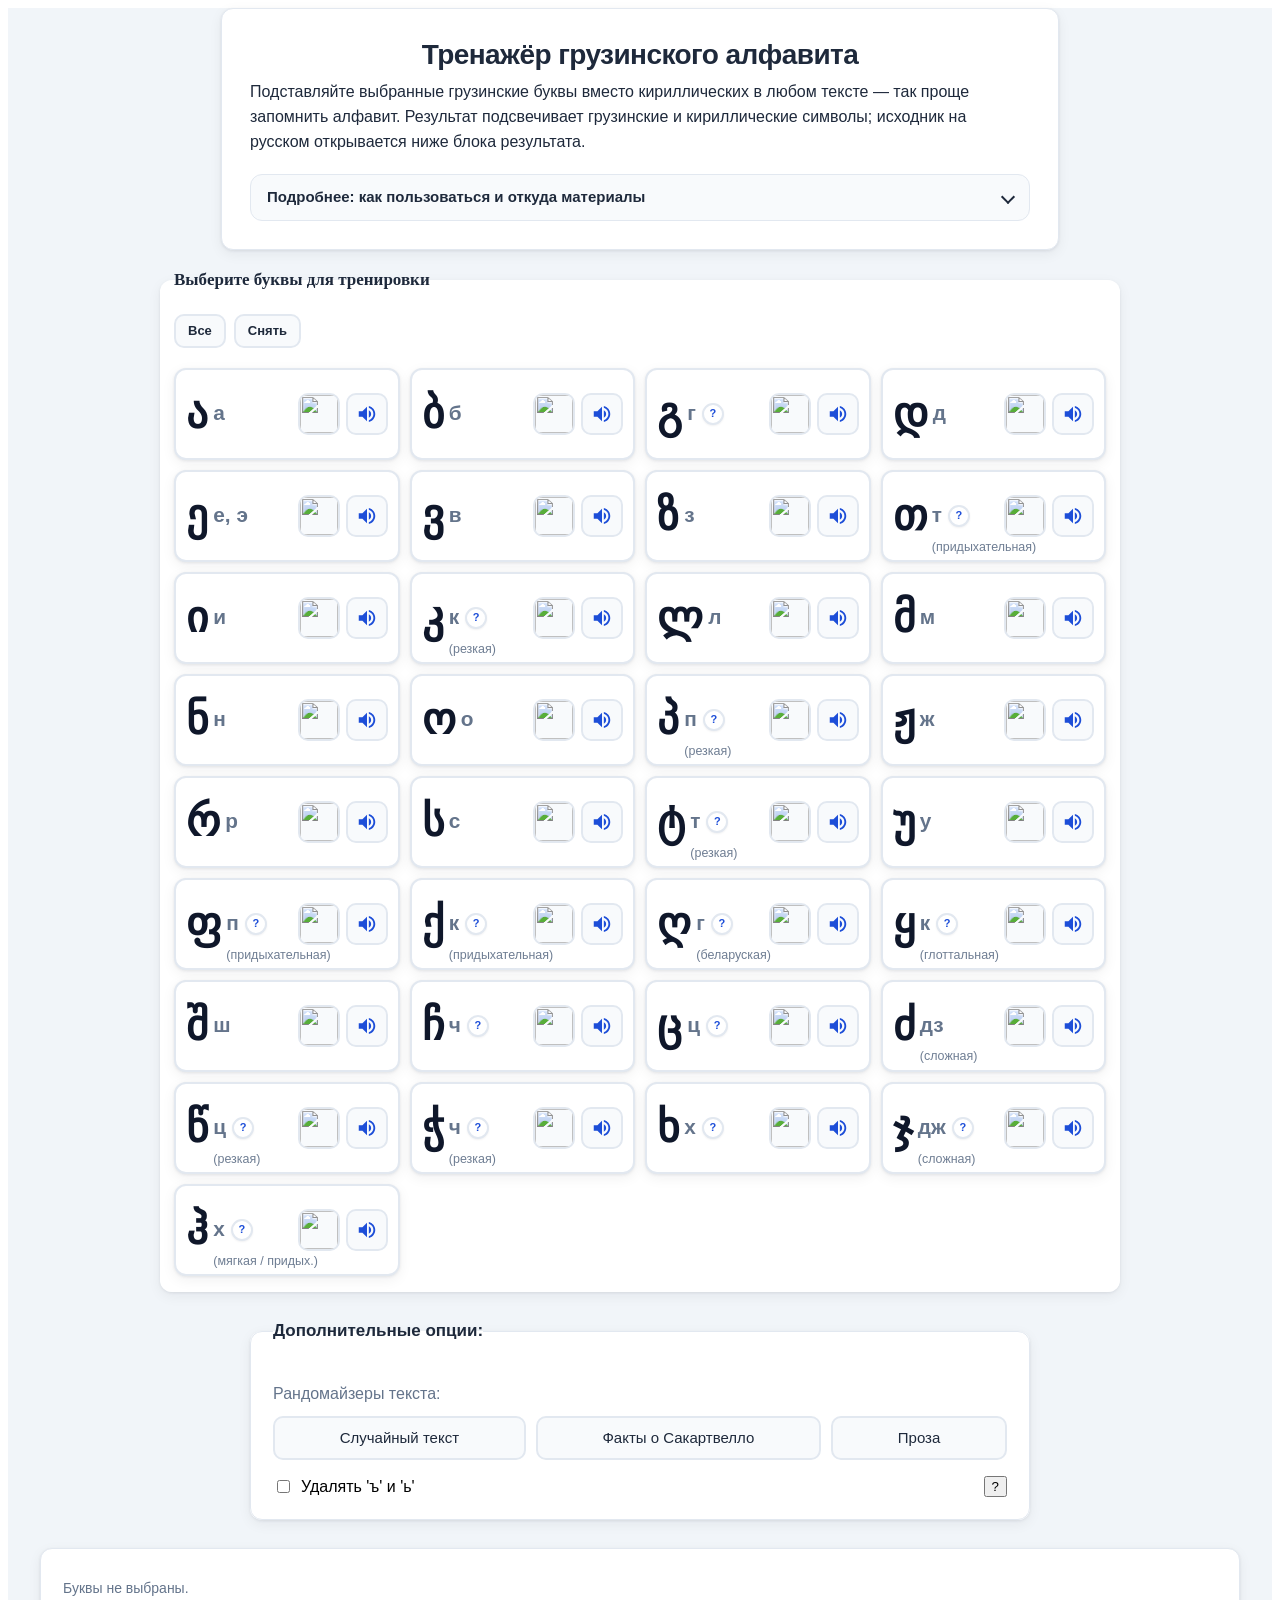
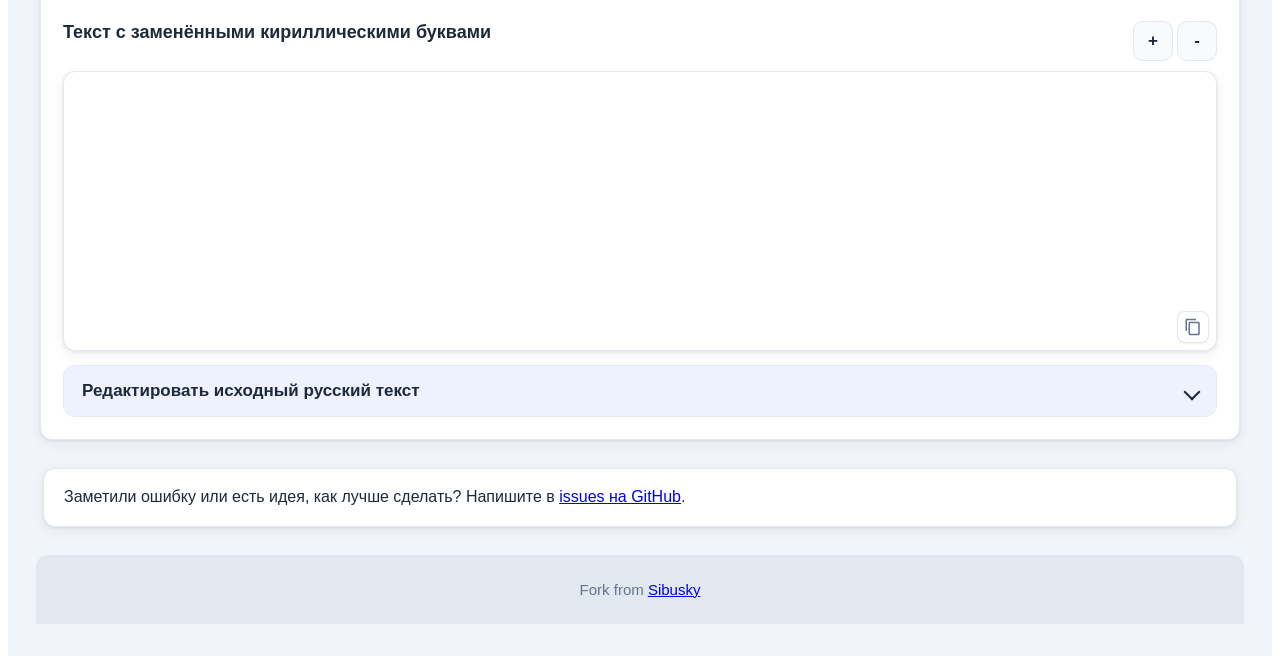
==== commit e904d900: "Fix responsive layout and overflow in UI blocks Improve responsiveness and prevent overflow across o" ====
--- a/index.html
+++ b/index.html
@@ -1710,9 +1710,29 @@
 
             <form class="transliteration__form">
               <div class="transliteration__text transliteration__text--output">
-                <p class="transliteration__caption text">
-                  Текст с заменёнными кириллическими буквами
-                </p>
+                <div class="transliteration__caption-row">
+                  <p class="transliteration__caption text">
+                    Текст с заменёнными кириллическими буквами
+                  </p>
+                  <div class="transliteration__buttons-text-size">
+                    <button
+                      class="transliteration__button-text-after-size-up transliteration__button-text-size"
+                      type="button"
+                      aria-label="Увеличить шрифт результата"
+                      data-title="Увеличить шрифт результата"
+                    >
+                      +
+                    </button>
+                    <button
+                      class="transliteration__button-text-after-size-down transliteration__button-text-size"
+                      type="button"
+                      aria-label="Уменьшить шрифт результата"
+                      data-title="Уменьшить шрифт результата"
+                    >
+                      -
+                    </button>
+                  </div>
+                </div>
                 <p
                   class="transliteration__hint text"
                   id="transliteration__hint"
@@ -1747,24 +1767,6 @@
                       />
                     </svg>
                   </button>
-                  <div class="transliteration__buttons-text-size">
-                    <button
-                      class="transliteration__button-text-after-size-up transliteration__button-text-size"
-                      type="button"
-                      aria-label="Увеличить шрифт результата"
-                      data-title="Увеличить шрифт результата"
-                    >
-                      +
-                    </button>
-                    <button
-                      class="transliteration__button-text-after-size-down transliteration__button-text-size"
-                      type="button"
-                      aria-label="Уменьшить шрифт результата"
-                      data-title="Уменьшить шрифт результата"
-                    >
-                      -
-                    </button>
-                  </div>
                 </div>
               </div>
               <details
@@ -1775,19 +1777,12 @@
                   Редактировать исходный русский текст
                 </summary>
                 <div class="transliteration__text transliteration__text--source">
-                  <label
-                    class="transliteration__caption text"
-                    for="transliteration__text-before"
-                    >Исходный русский текст</label
-                  >
-                  <div class="transliteration__textarea-wrap">
-                    <textarea
-                      id="transliteration__text-before"
-                      class="transliteration__text-before transliteration__textarea"
-                      rows="12"
-                      cols="30"
-                      placeholder="Ваш текст"
-                    ></textarea>
+                  <div class="transliteration__caption-row">
+                    <label
+                      class="transliteration__caption text"
+                      for="transliteration__text-before"
+                      >Исходный русский текст</label
+                    >
                     <div class="transliteration__buttons-text-size">
                       <button
                         class="transliteration__button-text-before-size-up transliteration__button-text-size"
@@ -1806,6 +1801,14 @@
                         -
                       </button>
                     </div>
+                  </div>
+                  <div class="transliteration__textarea-wrap">
+                    <textarea
+                      id="transliteration__text-before"
+                      class="transliteration__text-before transliteration__textarea"
+                      rows="12"
+                      placeholder="Ваш текст"
+                    ></textarea>
                   </div>
                 </div>
               </details>
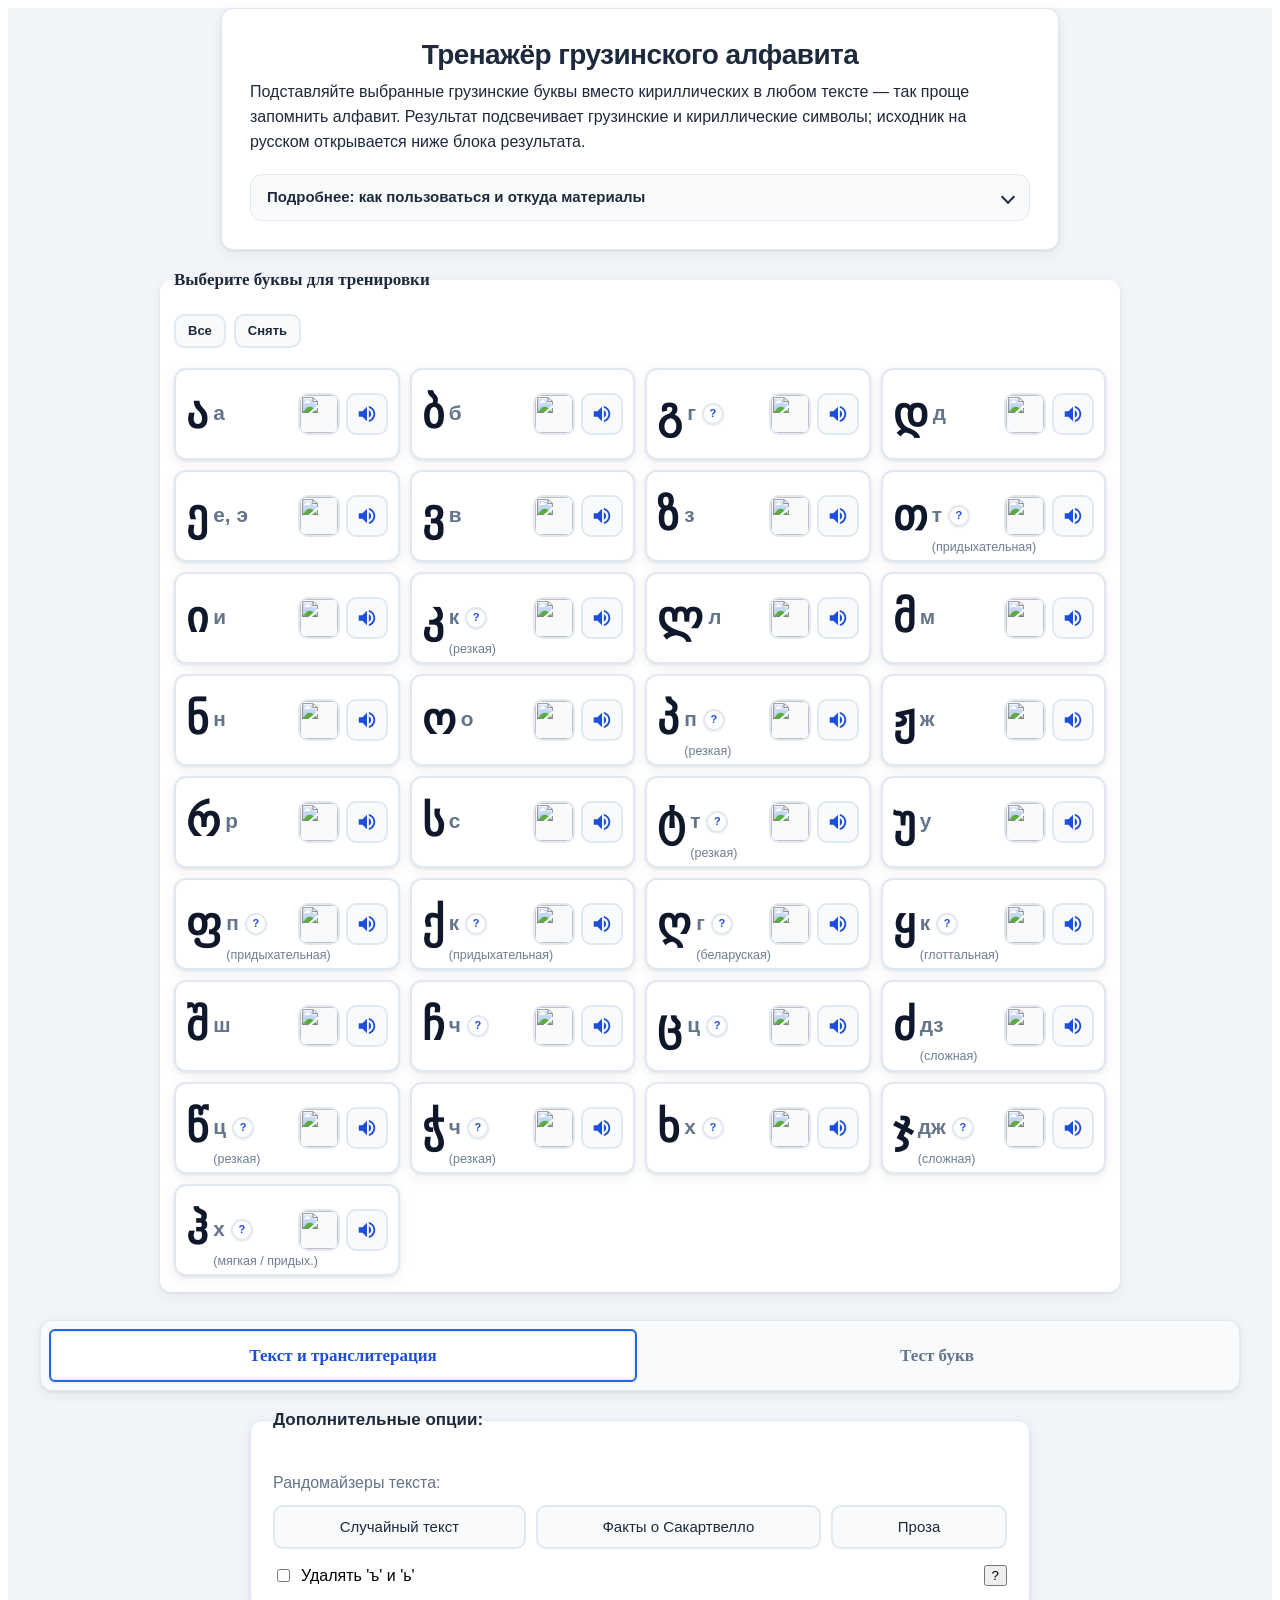
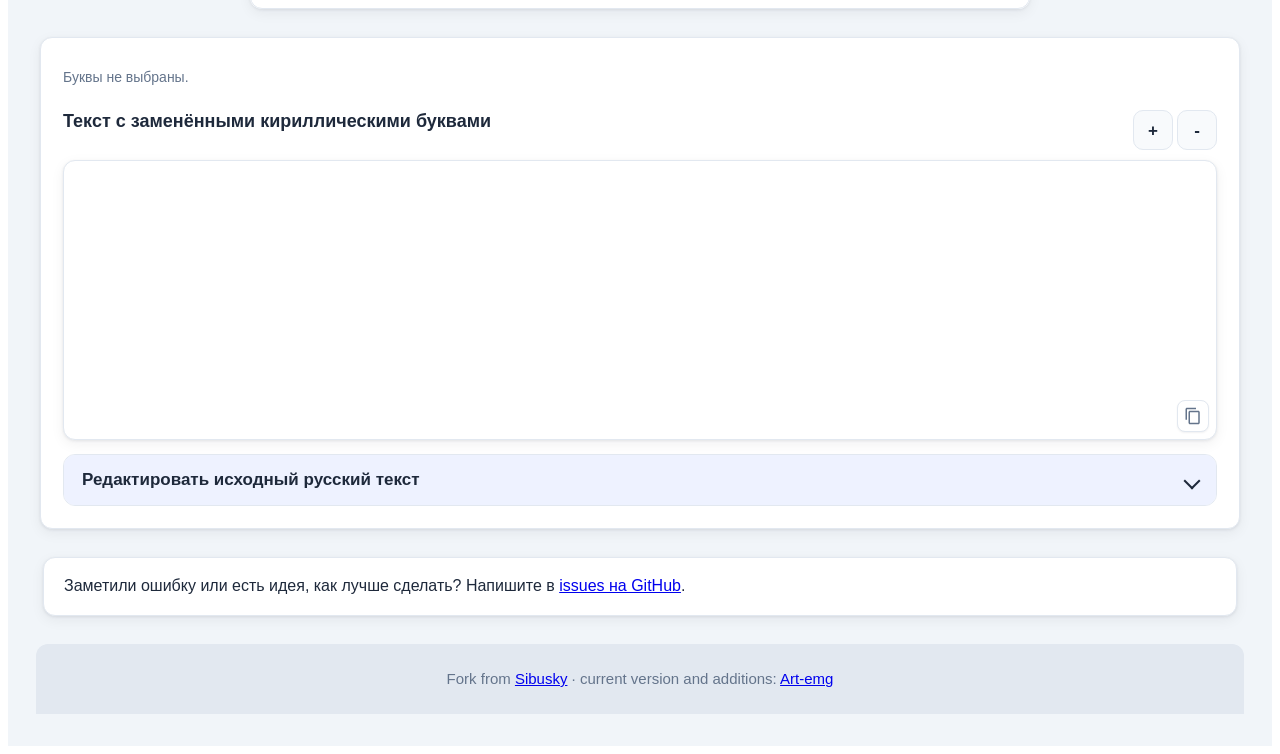
==== commit 3131fee4: "Add letter quiz UI, styles, and logic Introduce a new interactive "letter quiz" feature: add styles " ====
--- a/index.html
+++ b/index.html
@@ -1645,7 +1645,45 @@
             </fieldset>
           </section>
 
-          <section class="options">
+          <section
+            class="main-tabs"
+            aria-label="Режимы работы с выбранными буквами"
+          >
+            <div
+              class="main-tabs__headers"
+              data-main-tabs-tablist
+              role="tablist"
+              aria-label="Выбор режима"
+            >
+              <button
+                type="button"
+                class="main-tabs__tab"
+                id="main-tab-text"
+                role="tab"
+                aria-selected="true"
+                aria-controls="main-tab-panel-text"
+              >
+                Текст и транслитерация
+              </button>
+              <button
+                type="button"
+                class="main-tabs__tab"
+                id="main-tab-quiz"
+                role="tab"
+                aria-selected="false"
+                aria-controls="main-tab-panel-quiz"
+                tabindex="-1"
+              >
+                Тест букв
+              </button>
+            </div>
+            <div
+              class="main-tabs__panel"
+              id="main-tab-panel-text"
+              role="tabpanel"
+              aria-labelledby="main-tab-text"
+            >
+              <section class="options">
             <fieldset class="options__fieldset">
               <legend class="options__fieldset-legend">
                 Дополнительные опции:
@@ -1814,6 +1852,126 @@
               </details>
             </form>
           </section>
+            </div>
+            <div
+              class="main-tabs__panel"
+              id="main-tab-panel-quiz"
+              role="tabpanel"
+              aria-labelledby="main-tab-quiz"
+              hidden
+            >
+              <section class="letter-quiz" aria-label="Тест по грузинским буквам">
+                <h2 class="letter-quiz__title text">Тест букв</h2>
+                <p class="letter-quiz__lead text">
+                  Берётся только то, что отмечено галочками в алфавите выше.
+                  Перед вами грузинская буква (и образец почерта, если есть);
+                  выберите подходящее русское соответствие.
+                </p>
+                <div id="letter-quiz-setup">
+                  <p
+                    id="letter-quiz-error"
+                    class="letter-quiz__error text"
+                    role="alert"
+                  ></p>
+                  <div class="letter-quiz__settings">
+                    <div class="letter-quiz__field">
+                      <label class="letter-quiz__label" for="letter-quiz-count"
+                        >Число вопросов</label
+                      >
+                      <input
+                        class="letter-quiz__input"
+                        id="letter-quiz-count"
+                        type="number"
+                        min="1"
+                        max="500"
+                        value="10"
+                        inputmode="numeric"
+                      />
+                    </div>
+                    <div class="letter-quiz__field">
+                      <label class="letter-quiz__label" for="letter-quiz-options"
+                        >Вариантов ответа</label
+                      >
+                      <input
+                        class="letter-quiz__input"
+                        id="letter-quiz-options"
+                        type="number"
+                        min="4"
+                        max="10"
+                        value="4"
+                        inputmode="numeric"
+                      />
+                    </div>
+                    <div class="letter-quiz__settings-actions">
+                      <button
+                        type="button"
+                        class="letter-quiz__start button"
+                        id="letter-quiz-start"
+                      >
+                        Начать тест
+                      </button>
+                    </div>
+                  </div>
+                </div>
+                <div id="letter-quiz-play" hidden>
+                  <div class="letter-quiz__play-head">
+                    <p
+                      class="letter-quiz__progress text"
+                      id="letter-quiz-progress"
+                    ></p>
+                    <button
+                      type="button"
+                      class="letter-quiz__reset button"
+                      id="letter-quiz-reset"
+                    >
+                      Сбросить тест
+                    </button>
+                  </div>
+                  <div class="letter-quiz__question">
+                    <div class="letter-quiz__prompt">
+                      <div class="letter-quiz__prompt-inner">
+                        <p
+                          class="letter-quiz__geo text"
+                          id="letter-quiz-geo"
+                          aria-live="polite"
+                        ></p>
+                        <img
+                          id="letter-quiz-img"
+                          class="letter-quiz__thumb letter-quiz__thumb--hidden"
+                          width="180"
+                          height="180"
+                          alt=""
+                          decoding="async"
+                        />
+                      </div>
+                    </div>
+                    <p class="letter-quiz__hint text">
+                      Нажмите вариант — услышите произношение той грузинской буквы,
+                      которой он соответствует; нужно указать русский вариант для
+                      буквы слева.
+                    </p>
+                    <div
+                      class="letter-quiz__choices"
+                      id="letter-quiz-choices"
+                      role="group"
+                      aria-label="Варианты ответа"
+                    ></div>
+                  </div>
+                </div>
+                <div id="letter-quiz-done" class="letter-quiz__done" hidden>
+                  <p class="letter-quiz__stats text" id="letter-quiz-stats"></p>
+                  <p class="text" id="letter-quiz-done-text"></p>
+                  <button
+                    type="button"
+                    class="letter-quiz__replay button"
+                    id="letter-quiz-replay"
+                  >
+                    Назад к настройкам
+                  </button>
+                </div>
+              </section>
+            </div>
+          </section>
 
           <section class="feedback">
             <p class="feedback__text text">
@@ -1839,6 +1997,14 @@
               rel="noopener noreferrer"
               >Sibusky</a
             >
+            · current version and additions:
+            <a
+              class="link"
+              href="https://github.com/Art-emg/georgian-alphabet"
+              target="_blank"
+              rel="noopener noreferrer"
+              >Art-emg</a
+            >
           </p>
         </footer>
         <div class="tooltip">
@@ -1851,5 +2017,6 @@
     </div>
     <script src="./georgianFacts.js"></script>
     <script src="./script.js"></script>
+    <script src="./letter-quiz.js"></script>
   </body>
 </html>
--- a/styles/index.css
+++ b/styles/index.css
@@ -27,6 +27,7 @@
 @import url(../blocks/options/__fieldset-checkbox-label/options__fieldset-checkbox-label.css);
 @import url(../blocks/options/__fieldset-checkbox-button/options__fieldset-checkbox-button.css);
 @import url(../blocks/selection-strip/selection-strip.css);
+@import url(../blocks/letter-quiz/letter-quiz.css);
 @import url(../blocks/button/button.css);
 @import url(../blocks/transliteration/transliteration.css);
 @import url(../blocks/transliteration/__form/transliteration__form.css);
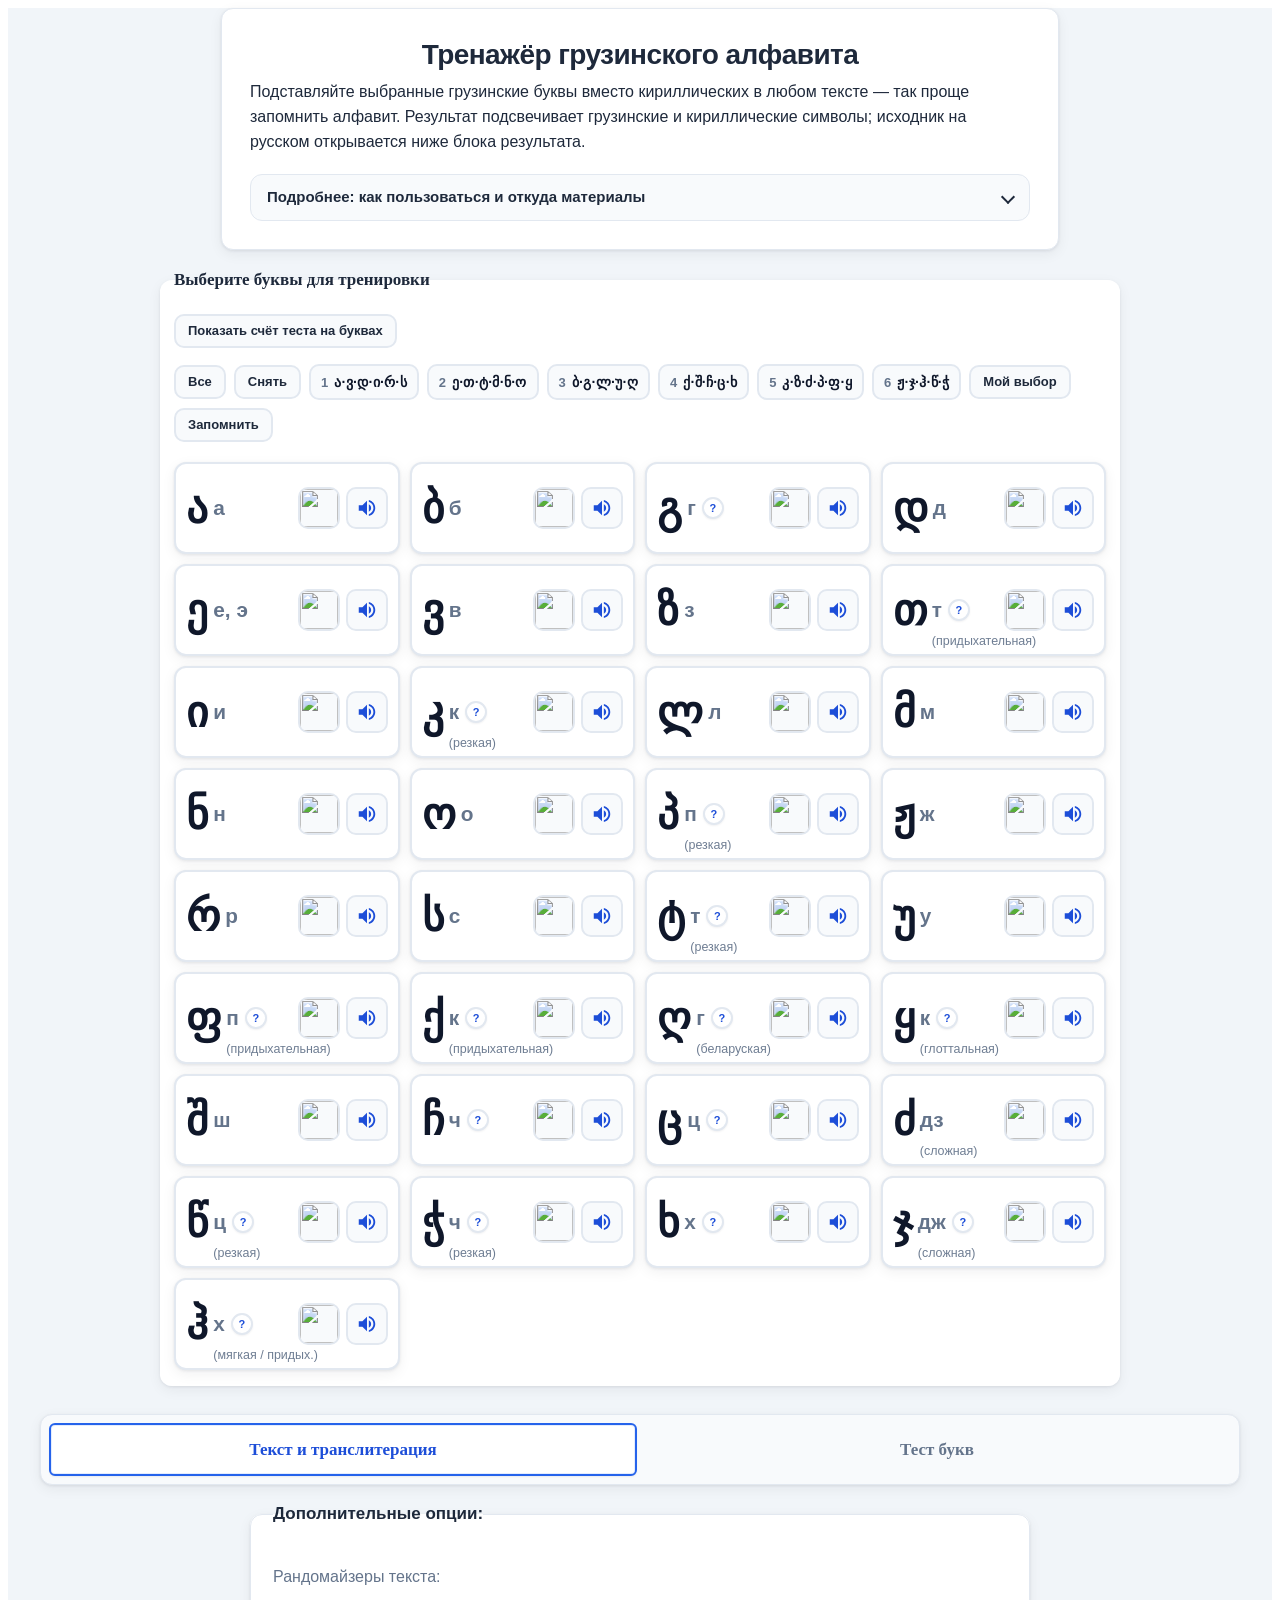
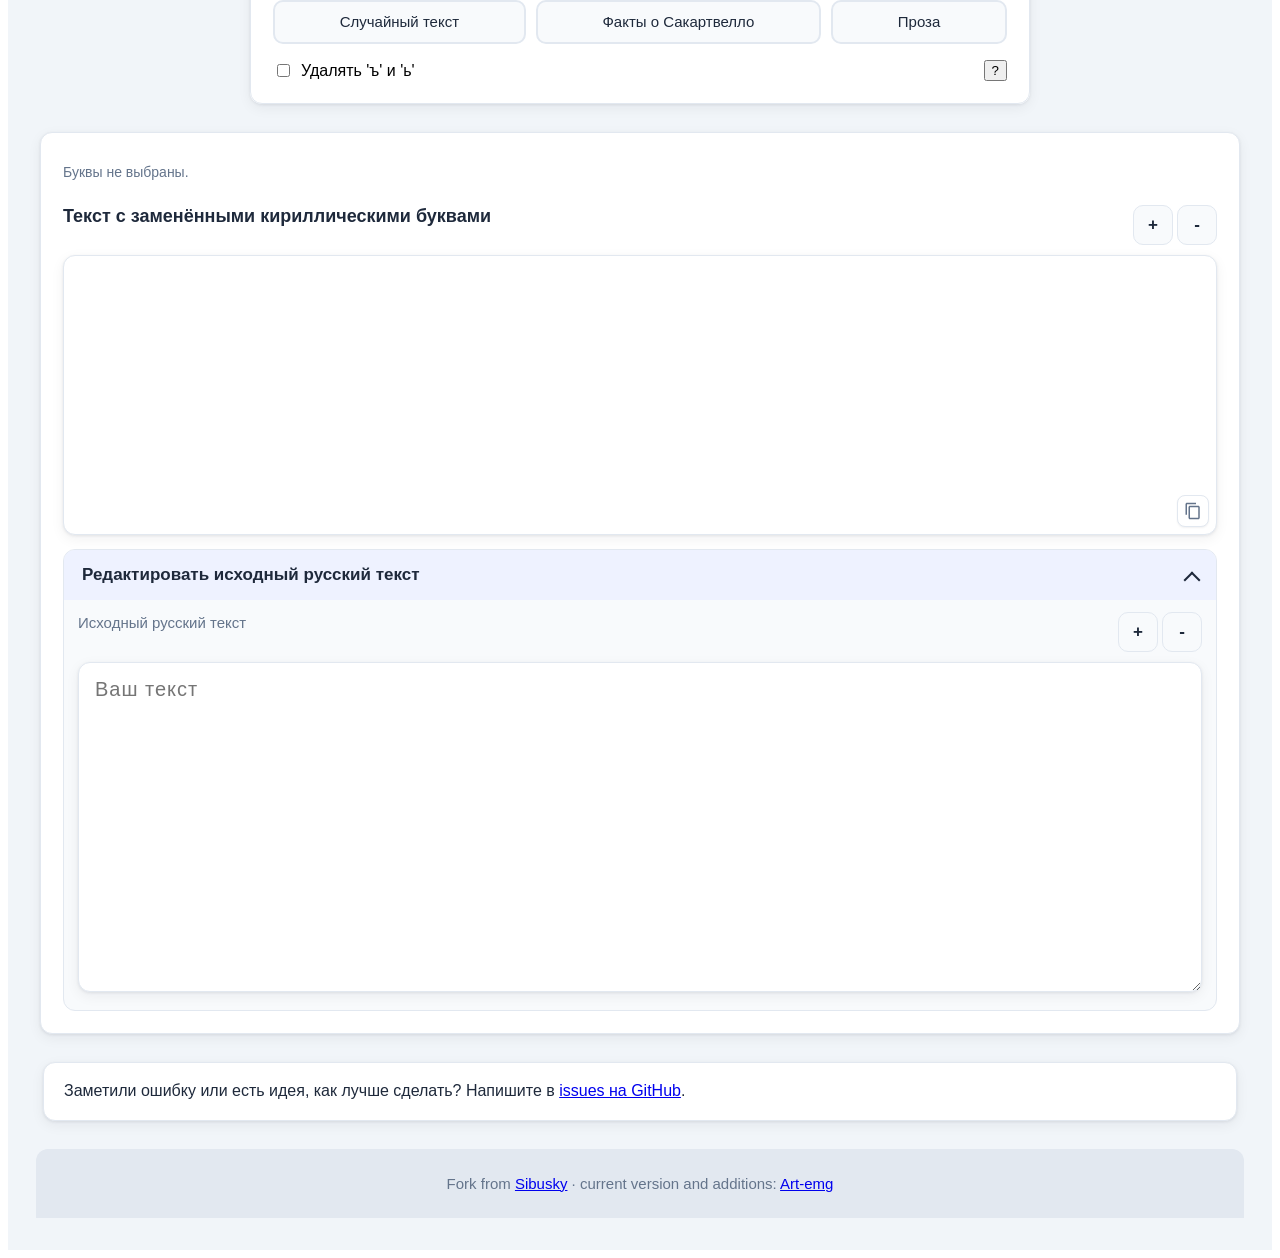
==== commit f0ce5f20: "Add quiz stat badges and alphabet quick-levels Introduce per-letter quiz statistic badges and quick-" ====
--- a/index.html
+++ b/index.html
@@ -109,6 +109,18 @@
                 Выберите буквы для тренировки
               </legend>
 
+              <div class="alphabet__quiz-stats-banner">
+                <button
+                  type="button"
+                  class="alphabet__button alphabet__button--compact button alphabet__quiz-stats-toggle"
+                  id="alphabet-quiz-stats-toggle"
+                  aria-pressed="false"
+                  title="Показывать на карточках верные ответы из последних попыток теста (до 40 на букву)"
+                >
+                  Показать счёт теста на буквах
+                </button>
+              </div>
+
               <div class="alphabet__characters-actions">
                 <button
                   type="button"
@@ -121,6 +133,113 @@
                   class="alphabet__button-check-none alphabet__button alphabet__button--compact button"
                 >
                   Снять
+                </button>
+                <button
+                  type="button"
+                  class="alphabet__button alphabet__button--compact alphabet__level-quick button"
+                  data-quick-level="1"
+                  aria-pressed="false"
+                  aria-label="Уровень 1: включить или убрать ряд букв ა ვ დ ი რ ს"
+                  title="Включает или убирает ряд из выбора (можно несколько уровней)"
+                >
+                  <span class="alphabet__level-quick-line">
+                    <span class="alphabet__level-quick-n" aria-hidden="true">1</span>
+                    <span class="alphabet__level-quick-letters"
+                      >ა·ვ·დ·ი·რ·ს</span
+                    >
+                  </span>
+                </button>
+                <button
+                  type="button"
+                  class="alphabet__button alphabet__button--compact alphabet__level-quick button"
+                  data-quick-level="2"
+                  aria-pressed="false"
+                  aria-label="Уровень 2: включить или убрать ряд букв ე თ ტ მ ნ ო"
+                  title="Включает или убирает ряд из выбора (можно несколько уровней)"
+                >
+                  <span class="alphabet__level-quick-line">
+                    <span class="alphabet__level-quick-n" aria-hidden="true">2</span>
+                    <span class="alphabet__level-quick-letters"
+                      >ე·თ·ტ·მ·ნ·ო</span
+                    >
+                  </span>
+                </button>
+                <button
+                  type="button"
+                  class="alphabet__button alphabet__button--compact alphabet__level-quick button"
+                  data-quick-level="3"
+                  aria-pressed="false"
+                  aria-label="Уровень 3: включить или убрать ряд букв ბ გ ლ უ ღ"
+                  title="Включает или убирает ряд из выбора (можно несколько уровней)"
+                >
+                  <span class="alphabet__level-quick-line">
+                    <span class="alphabet__level-quick-n" aria-hidden="true">3</span>
+                    <span class="alphabet__level-quick-letters"
+                      >ბ·გ·ლ·უ·ღ</span
+                    >
+                  </span>
+                </button>
+                <button
+                  type="button"
+                  class="alphabet__button alphabet__button--compact alphabet__level-quick button"
+                  data-quick-level="4"
+                  aria-pressed="false"
+                  aria-label="Уровень 4: включить или убрать ряд букв ქ შ ჩ ც ხ"
+                  title="Включает или убирает ряд из выбора (можно несколько уровней)"
+                >
+                  <span class="alphabet__level-quick-line">
+                    <span class="alphabet__level-quick-n" aria-hidden="true">4</span>
+                    <span class="alphabet__level-quick-letters"
+                      >ქ·შ·ჩ·ც·ხ</span
+                    >
+                  </span>
+                </button>
+                <button
+                  type="button"
+                  class="alphabet__button alphabet__button--compact alphabet__level-quick button"
+                  data-quick-level="5"
+                  aria-pressed="false"
+                  aria-label="Уровень 5: включить или убрать ряд букв კ ზ ძ პ ფ ყ"
+                  title="Включает или убирает ряд из выбора (можно несколько уровней)"
+                >
+                  <span class="alphabet__level-quick-line">
+                    <span class="alphabet__level-quick-n" aria-hidden="true">5</span>
+                    <span class="alphabet__level-quick-letters"
+                      >კ·ზ·ძ·პ·ფ·ყ</span
+                    >
+                  </span>
+                </button>
+                <button
+                  type="button"
+                  class="alphabet__button alphabet__button--compact alphabet__level-quick button"
+                  data-quick-level="6"
+                  aria-pressed="false"
+                  aria-label="Уровень 6: включить или убрать ряд букв ჟ ჯ ჰ წ ჭ"
+                  title="Включает или убирает ряд из выбора (можно несколько уровней)"
+                >
+                  <span class="alphabet__level-quick-line">
+                    <span class="alphabet__level-quick-n" aria-hidden="true">6</span>
+                    <span class="alphabet__level-quick-letters"
+                      >ჟ·ჯ·ჰ·წ·ჭ</span
+                    >
+                  </span>
+                </button>
+                <button
+                  type="button"
+                  class="alphabet__button alphabet__button--compact button"
+                  id="alphabet-quick-my"
+                  aria-pressed="false"
+                  title="Подставить сохранённый набор («Мой выбор»)"
+                >
+                  Мой выбор
+                </button>
+                <button
+                  type="button"
+                  class="alphabet__button alphabet__button--compact button"
+                  id="alphabet-save-my"
+                  title="Сохранить текущее выделение для «Мой выбор»"
+                >
+                  Запомнить
                 </button>
               </div>
 
@@ -1862,11 +1981,6 @@
             >
               <section class="letter-quiz" aria-label="Тест по грузинским буквам">
                 <h2 class="letter-quiz__title text">Тест букв</h2>
-                <p class="letter-quiz__lead text">
-                  Берётся только то, что отмечено галочками в алфавите выше.
-                  Перед вами грузинская буква (и образец почерта, если есть);
-                  выберите подходящее русское соответствие.
-                </p>
                 <div id="letter-quiz-setup">
                   <p
                     id="letter-quiz-error"
@@ -1945,11 +2059,6 @@
                         />
                       </div>
                     </div>
-                    <p class="letter-quiz__hint text">
-                      Нажмите вариант — услышите произношение той грузинской буквы,
-                      которой он соответствует; нужно указать русский вариант для
-                      буквы слева.
-                    </p>
                     <div
                       class="letter-quiz__choices"
                       id="letter-quiz-choices"
--- a/styles/index.css
+++ b/styles/index.css
@@ -10,6 +10,7 @@
 @import url(../blocks/lead/__text-link/lead__text-link.css);
 @import url(../blocks/alphabet/alphabet.css);
 @import url(../blocks/alphabet/__characters/alphabet__characters.css);
+@import url(../blocks/alphabet/__filters/alphabet__filters.css);
 @import url(../blocks/alphabet/__characters/_color/alphabet__characters_color_red.css);
 @import url(../blocks/alphabet/__card/alphabet__card.css);
 @import url(../blocks/alphabet/__buttons/alphabet__buttons.css);
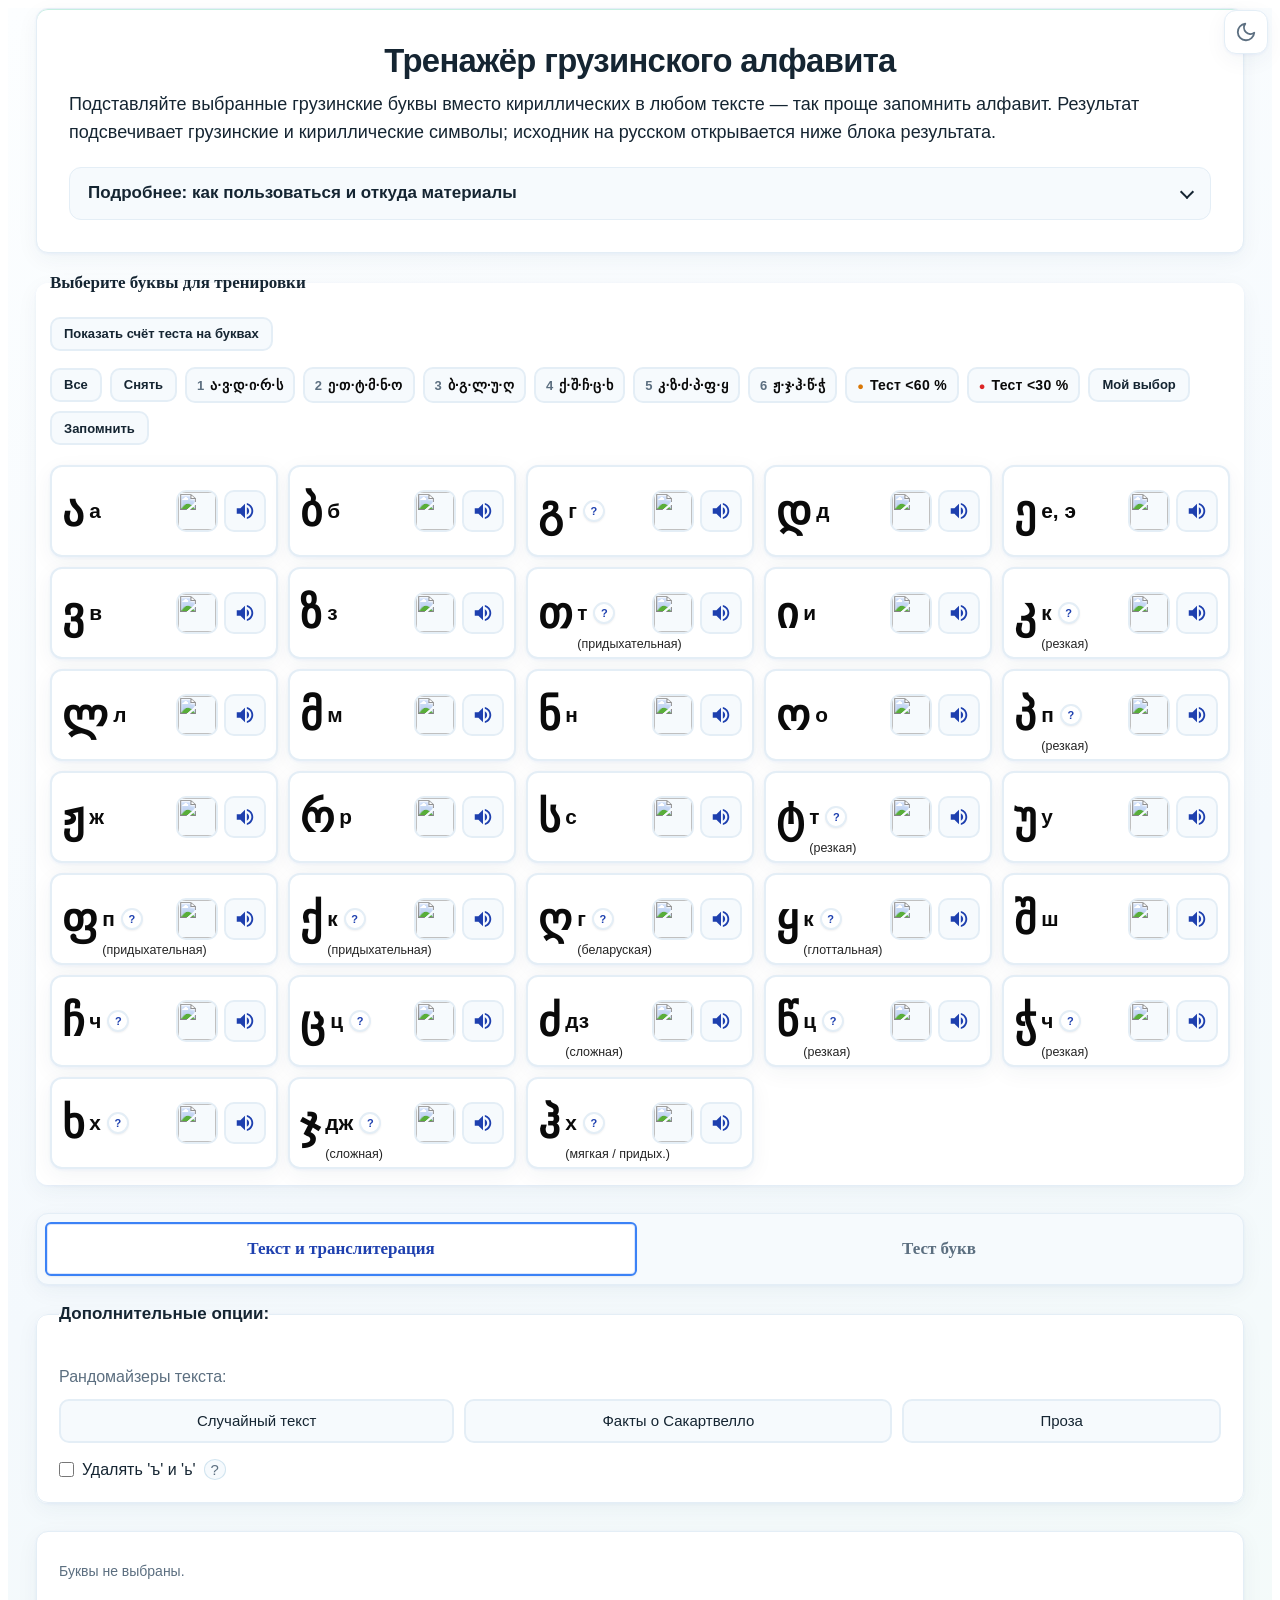
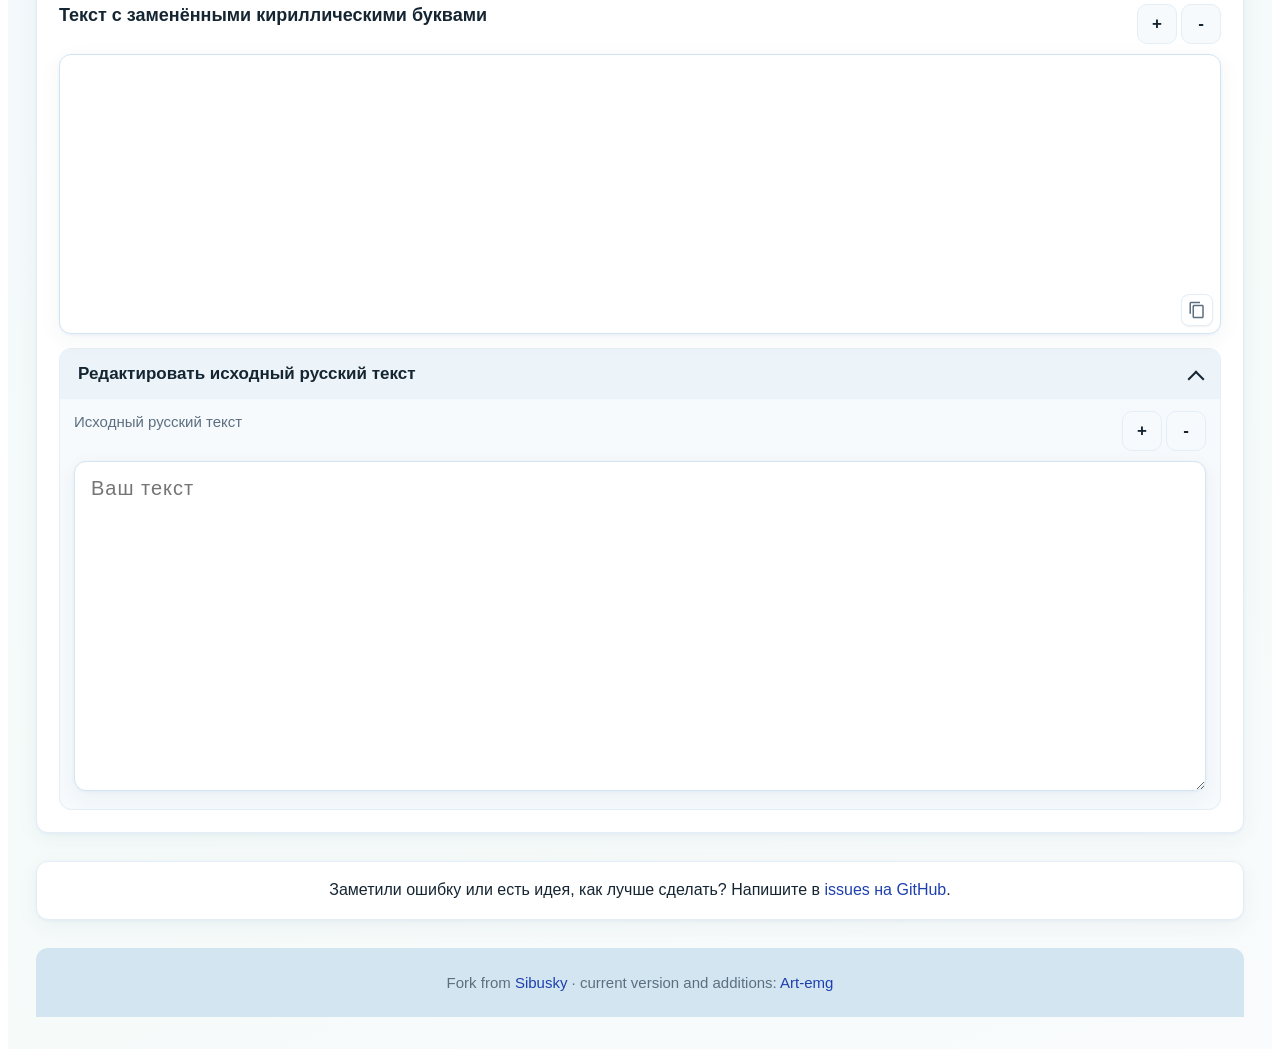
==== commit 8ca15a2d: "Add theme toggle, quiz severity & CSS tokens Introduce a persistent theme toggle (HTML button, CSS ." ====
--- a/index.html
+++ b/index.html
@@ -1,6 +1,20 @@
 <!DOCTYPE html>
 <html lang="ru">
   <head>
+    <script>
+      (function () {
+        try {
+          document.documentElement.setAttribute(
+            'data-theme',
+            localStorage.getItem('georgian-alphabet-theme') === 'dark'
+              ? 'dark'
+              : 'light'
+          );
+        } catch (_) {
+          document.documentElement.setAttribute('data-theme', 'light');
+        }
+      })();
+    </script>
     <meta charset="UTF-8" />
     <meta name="viewport" content="width=device-width, initial-scale=1.0" />
     <link rel="shortcut icon" href="./images/favicon.png" type="image/png" />
@@ -57,7 +71,73 @@
 
         <main class="content">
           <section class="lead">
-            <h1 class="lead__title">Тренажёр грузинского алфавита</h1>
+            <div class="lead__head">
+              <h1 class="lead__title">
+                Тренажёр грузинского алфавита
+              </h1>
+              <button
+                type="button"
+                class="theme-toggle"
+                id="theme-toggle"
+                aria-pressed="false"
+                aria-label="Включить тёмную тему"
+                title="Тёмная тема"
+              >
+                <span class="theme-toggle__icons" aria-hidden="true">
+                  <svg
+                    class="theme-toggle__icon theme-toggle__icon--moon"
+                    xmlns="http://www.w3.org/2000/svg"
+                    viewBox="0 0 24 24"
+                    width="22"
+                    height="22"
+                    fill="none"
+                  >
+                    <path
+                      d="M21 12.79A9 9 0 1 1 11.21 3 7 7 0 0 0 21 12.79z"
+                      stroke="currentColor"
+                      stroke-width="2"
+                      stroke-linecap="round"
+                      stroke-linejoin="round"
+                    />
+                  </svg>
+                  <svg
+                    class="theme-toggle__icon theme-toggle__icon--sun"
+                    xmlns="http://www.w3.org/2000/svg"
+                    viewBox="0 0 24 24"
+                    width="22"
+                    height="22"
+                    fill="none"
+                  >
+                    <circle
+                      cx="12"
+                      cy="12"
+                      r="4"
+                      stroke="currentColor"
+                      stroke-width="2"
+                    />
+                    <path
+                      d="M12 2v2m0 16v2M4.93 4.93l1.41 1.41m11.32 11.32l1.41 1.41M2 12h2m16 0h2M6.34 17.66l-1.41 1.41M19.07 4.93l-1.41 1.41"
+                      stroke="currentColor"
+                      stroke-width="2"
+                      stroke-linecap="round"
+                    />
+                  </svg>
+                </span>
+              </button>
+              <script>
+                try {
+                  var _tb = document.getElementById('theme-toggle');
+                  if (
+                    _tb &&
+                    localStorage.getItem('georgian-alphabet-theme') === 'dark'
+                  ) {
+                    _tb.setAttribute('aria-pressed', 'true');
+                    _tb.setAttribute('aria-label', 'Включить светлую тему');
+                    _tb.title = 'Светлая тема';
+                  }
+                } catch (_) {}
+              </script>
+            </div>
             <p class="lead__intro text">
               Подставляйте выбранные грузинские буквы вместо кириллических в любом
               тексте — так проще запомнить алфавит. Результат подсвечивает
@@ -115,7 +195,7 @@
                   class="alphabet__button alphabet__button--compact button alphabet__quiz-stats-toggle"
                   id="alphabet-quiz-stats-toggle"
                   aria-pressed="false"
-                  title="Показывать на карточках верные ответы из последних попыток теста (до 40 на букву)"
+                  title="Показывать на карточках верные ответы из последних попыток теста (до 15 на букву, считается только первый выбор в вопросе)"
                 >
                   Показать счёт теста на буквах
                 </button>
@@ -221,6 +301,44 @@
                     <span class="alphabet__level-quick-n" aria-hidden="true">6</span>
                     <span class="alphabet__level-quick-letters"
                       >ჟ·ჯ·ჰ·წ·ჭ</span
+                    >
+                  </span>
+                </button>
+                <button
+                  type="button"
+                  class="alphabet__button alphabet__button--compact alphabet__level-quick alphabet__quiz-severity-quick button"
+                  data-quick-quiz="warn"
+                  aria-pressed="false"
+                  aria-label="Добавить к выбору буквы с жёлтой отметкой счёта теста (доля верных ниже 60%, не менее 6 последних ответов)"
+                  title="Счёт теста: верно ниже 60% — как жёлтая отметка на карточке. Суммируется с отмеченными уровнями 1–6."
+                >
+                  <span class="alphabet__level-quick-line">
+                    <span
+                      class="alphabet__level-quick-n alphabet__level-quick-n--quiz-warn"
+                      aria-hidden="true"
+                      >●</span
+                    >
+                    <span class="alphabet__level-quick-letters"
+                      >Тест &lt;60&nbsp;%</span
+                    >
+                  </span>
+                </button>
+                <button
+                  type="button"
+                  class="alphabet__button alphabet__button--compact alphabet__level-quick alphabet__quiz-severity-quick button"
+                  data-quick-quiz="bad"
+                  aria-pressed="false"
+                  aria-label="Добавить к выбору буквы с красной отметкой счёта теста (доля верных ниже 30%, не менее 6 последних ответов)"
+                  title="Счёт теста: верно ниже 30% — как красная отметка на карточке. Суммируется с отмеченными уровнями 1–6."
+                >
+                  <span class="alphabet__level-quick-line">
+                    <span
+                      class="alphabet__level-quick-n alphabet__level-quick-n--quiz-bad"
+                      aria-hidden="true"
+                      >●</span
+                    >
+                    <span class="alphabet__level-quick-letters"
+                      >Тест &lt;30&nbsp;%</span
                     >
                   </span>
                 </button>
--- a/styles/index.css
+++ b/styles/index.css
@@ -1,5 +1,6 @@
 @import url(./normalize.css);
 @import url(../blocks/page/page.css);
+@import url(../blocks/page/__theme-toggle/theme-toggle.css);
 @import url(../blocks/page/__container/page__container.css);
 @import url(../blocks/link/link.css);
 @import url(../blocks/text/text.css);
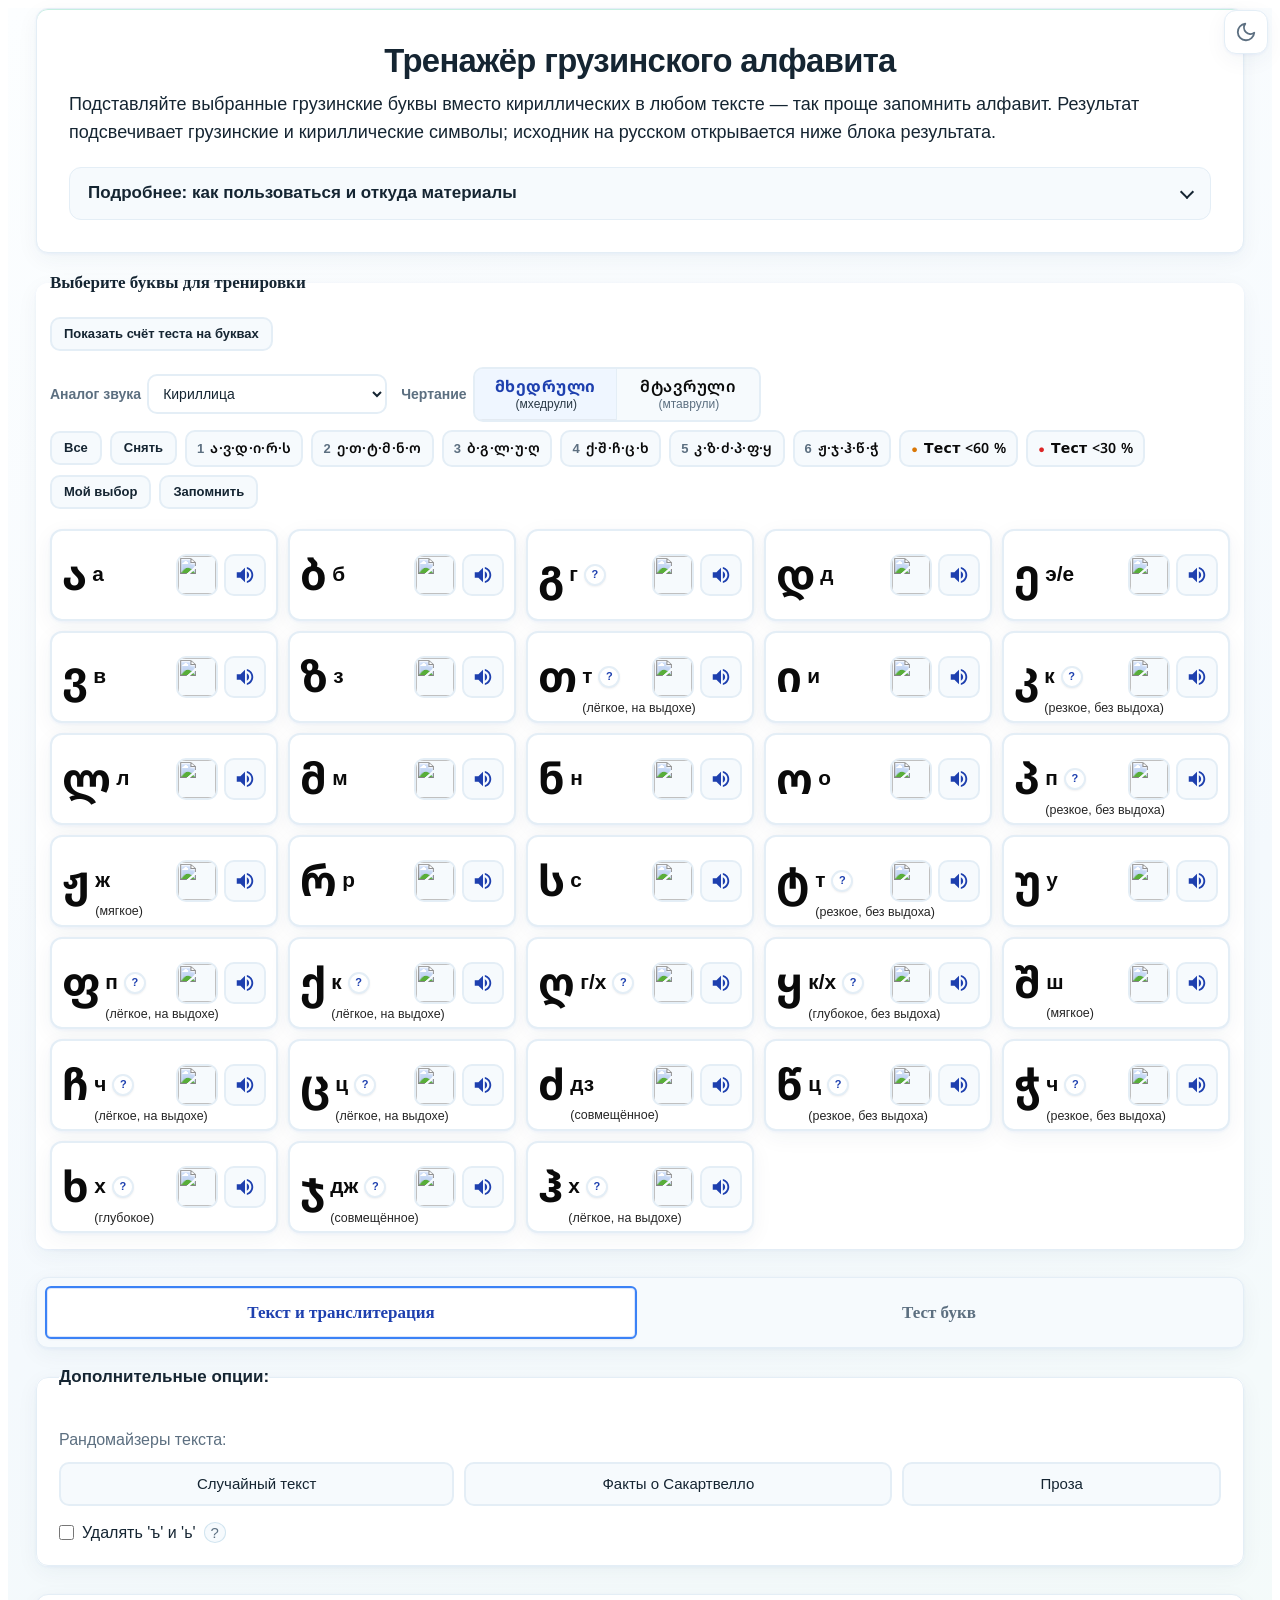
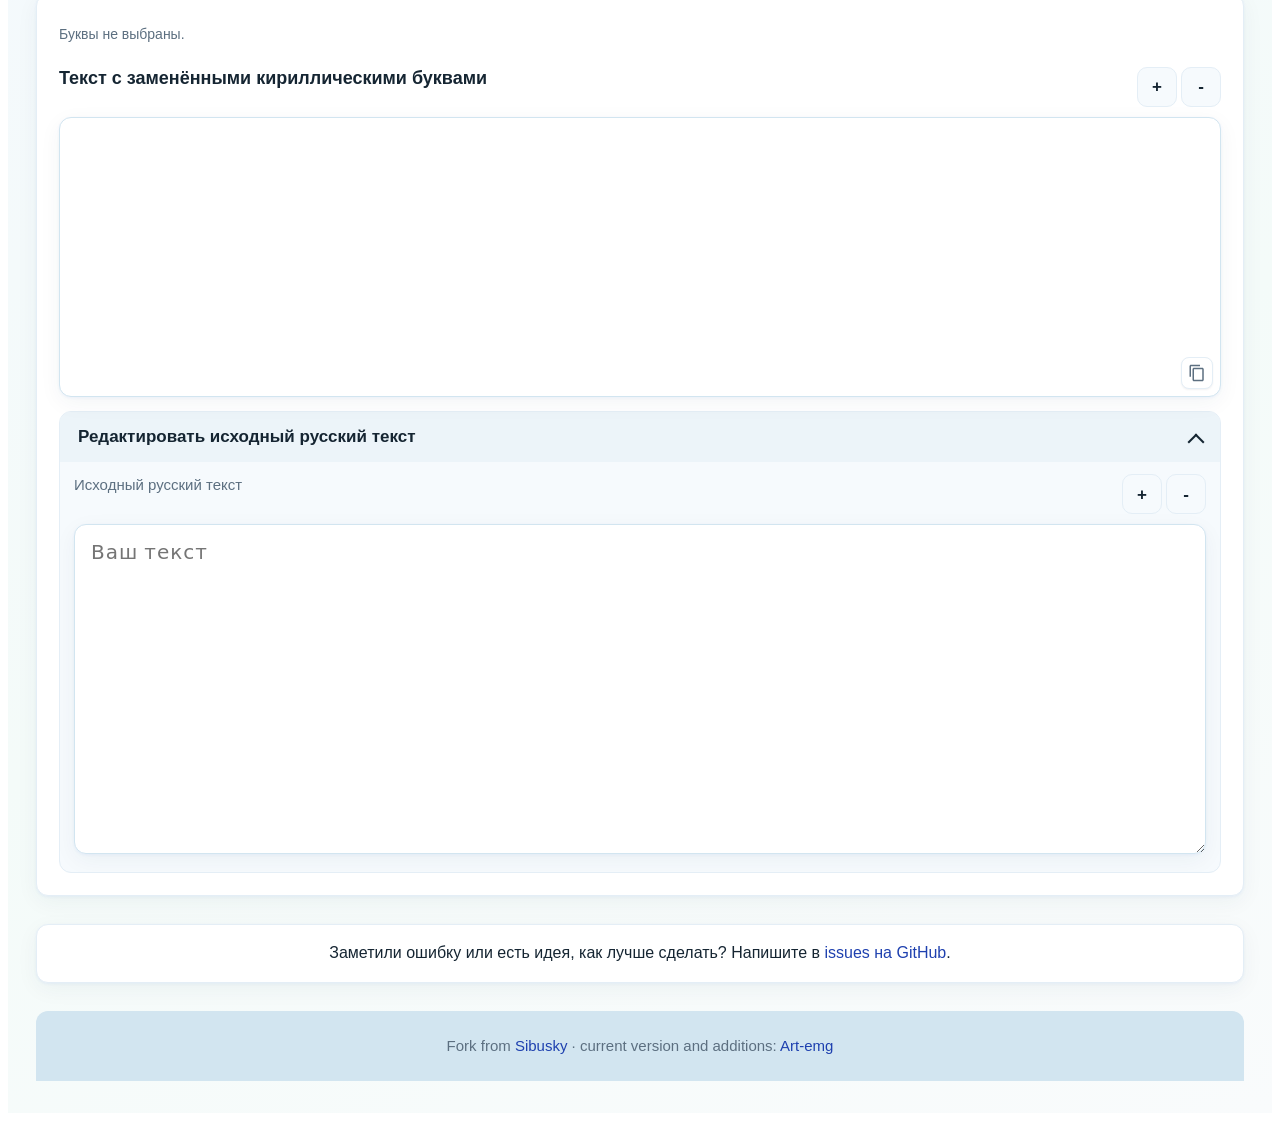
==== commit 3d68bd2b: "Add Georgian glyph & caption modes + data Introduce support for selectable Georgian glyph styles (mk" ====
--- a/index.html
+++ b/index.html
@@ -13,12 +13,39 @@
         } catch (_) {
           document.documentElement.setAttribute('data-theme', 'light');
         }
+        try {
+          const glyn = localStorage.getItem(
+            'georgian-alphabet-glyph-style'
+          );
+          if (glyn === 'mtavruli' || glyn === 'mkhedruli') {
+            document.documentElement.setAttribute(
+              'data-georgian-glyph',
+              glyn
+            );
+          } else {
+            document.documentElement.setAttribute(
+              'data-georgian-glyph',
+              'mkhedruli'
+            );
+          }
+        } catch (_) {
+          document.documentElement.setAttribute(
+            'data-georgian-glyph',
+            'mkhedruli'
+          );
+        }
       })();
     </script>
     <meta charset="UTF-8" />
     <meta name="viewport" content="width=device-width, initial-scale=1.0" />
     <link rel="shortcut icon" href="./images/favicon.png" type="image/png" />
     <link rel="stylesheet" href="./styles/index.css" />
+    <link rel="preconnect" href="https://fonts.googleapis.com" />
+    <link rel="preconnect" href="https://fonts.gstatic.com" crossorigin />
+    <link
+      href="https://fonts.googleapis.com/css2?family=Noto+Sans+Georgian:wght@400;500;600&family=Noto+Serif+Georgian:wght@400;600&display=swap"
+      rel="stylesheet"
+    />
     <title class="title">Грузинский алфавит</title>
     <!-- Yandex.Metrika counter -->
     <script type="text/javascript">
@@ -202,6 +229,71 @@
               </div>
 
               <div class="alphabet__characters-actions">
+                <div
+                  class="alphabet__characters-actions-prefs text"
+                  role="group"
+                  aria-label="Кириллица, латиница или МФА как подсказка к звуку"
+                >
+                  <span class="alphabet__display-inline">
+                    <label class="alphabet__display-label" for="alphabet-caption-mode"
+                      >Аналог звука</label
+                    >
+                    <select
+                      id="alphabet-caption-mode"
+                      class="alphabet__display-select"
+                      autocomplete="off"
+                      title="Как показывать соответствующий звук рядом с буквой"
+                    >
+                      <option value="classic">Кириллица</option>
+                      <option value="ipa">МФА (IPA)</option>
+                      <option value="latin_official">Латиница официальная</option>
+                      <option value="latin_unofficial">Латиница разговорная</option>
+                      <option value="cyrillic_names">
+                        Название буквы кириллицей
+                      </option>
+                    </select>
+                  </span>
+                  <span class="alphabet__display-inline alphabet__display-inline--glyph">
+                    <span
+                      class="alphabet__display-label"
+                      id="alphabet-glyph-label"
+                      >Чертание</span
+                    >
+                    <div
+                      id="alphabet-glyph-radiogroup"
+                      class="alphabet__glyph-segment"
+                      role="radiogroup"
+                      aria-labelledby="alphabet-glyph-label"
+                      title="მხედრული (мхедрули) — контур Noto Sans; მტავრული (мтаврули) — символы Unicode + засечки Noto Serif"
+                    >
+                      <input
+                        type="radio"
+                        name="alphabet-glyph-choice"
+                        value="mkhedruli"
+                        id="alphabet-glyph-mkhedruli"
+                        class="alphabet__glyph-input"
+                      />
+                      <label
+                        class="alphabet__glyph-option text"
+                        for="alphabet-glyph-mkhedruli"
+                        ><span class="alphabet__glyph-ge">მხედრული</span><span class="alphabet__glyph-meta"> (мхедрули)</span></label
+                      >
+                      <input
+                        type="radio"
+                        name="alphabet-glyph-choice"
+                        value="mtavruli"
+                        id="alphabet-glyph-mtavruli"
+                        class="alphabet__glyph-input"
+                      />
+                      <label
+                        class="alphabet__glyph-option text"
+                        for="alphabet-glyph-mtavruli"
+                        ><span class="alphabet__glyph-ge">მტავრული</span><span class="alphabet__glyph-meta"> (мтаврули)</span></label
+                      >
+                    </div>
+                  </span>
+                </div>
+                <div class="alphabet__characters-actions-buttons">
                 <button
                   type="button"
                   class="alphabet__button-check-all alphabet__button alphabet__button--compact button"
@@ -359,6 +451,7 @@
                 >
                   Запомнить
                 </button>
+                </div>
               </div>
 
               <div class="alphabet__card" data-letter="ა">
@@ -398,7 +491,7 @@
                       type="button"
                       class="alphabet__card-audio button"
                       aria-label="Прослушать произношение буквы ა"
-                      title="Аудио с geolang.ru"
+                      title="Прослушать произношение"
                     >
                       <svg class="alphabet__card-audio-icon" width="22" height="22" viewBox="0 0 24 24" aria-hidden="true" focusable="false"><path fill="currentColor" d="M3 9v6h4l5 5V4L7 9H3zm13.5 3c0-1.77-1.02-3.29-2.5-4.03v8.05c1.48-.73 2.5-2.25 2.5-4.02zM14 3.23v2.06c2.89.86 5 3.54 5 6.71s-2.11 5.85-5 6.71v2.06c4.01-.91 7-4.49 7-8.77s-2.99-7.86-7-8.77z"/></svg>
                     </button>
@@ -443,7 +536,7 @@
                       type="button"
                       class="alphabet__card-audio button"
                       aria-label="Прослушать произношение буквы ბ"
-                      title="Аудио с geolang.ru"
+                      title="Прослушать произношение"
                     >
                       <svg class="alphabet__card-audio-icon" width="22" height="22" viewBox="0 0 24 24" aria-hidden="true" focusable="false"><path fill="currentColor" d="M3 9v6h4l5 5V4L7 9H3zm13.5 3c0-1.77-1.02-3.29-2.5-4.03v8.05c1.48-.73 2.5-2.25 2.5-4.02zM14 3.23v2.06c2.89.86 5 3.54 5 6.71s-2.11 5.85-5 6.71v2.06c4.01-.91 7-4.49 7-8.77s-2.99-7.86-7-8.77z"/></svg>
                     </button>
@@ -491,7 +584,7 @@
                       type="button"
                       class="alphabet__card-audio button"
                       aria-label="Прослушать произношение буквы გ"
-                      title="Аудио с geolang.ru"
+                      title="Прослушать произношение"
                     >
                       <svg class="alphabet__card-audio-icon" width="22" height="22" viewBox="0 0 24 24" aria-hidden="true" focusable="false"><path fill="currentColor" d="M3 9v6h4l5 5V4L7 9H3zm13.5 3c0-1.77-1.02-3.29-2.5-4.03v8.05c1.48-.73 2.5-2.25 2.5-4.02zM14 3.23v2.06c2.89.86 5 3.54 5 6.71s-2.11 5.85-5 6.71v2.06c4.01-.91 7-4.49 7-8.77s-2.99-7.86-7-8.77z"/></svg>
                     </button>
@@ -535,7 +628,7 @@
                       type="button"
                       class="alphabet__card-audio button"
                       aria-label="Прослушать произношение буквы დ"
-                      title="Аудио с geolang.ru"
+                      title="Прослушать произношение"
                     >
                       <svg class="alphabet__card-audio-icon" width="22" height="22" viewBox="0 0 24 24" aria-hidden="true" focusable="false"><path fill="currentColor" d="M3 9v6h4l5 5V4L7 9H3zm13.5 3c0-1.77-1.02-3.29-2.5-4.03v8.05c1.48-.73 2.5-2.25 2.5-4.02zM14 3.23v2.06c2.89.86 5 3.54 5 6.71s-2.11 5.85-5 6.71v2.06c4.01-.91 7-4.49 7-8.77s-2.99-7.86-7-8.77z"/></svg>
                     </button>
@@ -580,7 +673,7 @@
                       type="button"
                       class="alphabet__card-audio button"
                       aria-label="Прослушать произношение буквы ე"
-                      title="Аудио с geolang.ru"
+                      title="Прослушать произношение"
                     >
                       <svg class="alphabet__card-audio-icon" width="22" height="22" viewBox="0 0 24 24" aria-hidden="true" focusable="false"><path fill="currentColor" d="M3 9v6h4l5 5V4L7 9H3zm13.5 3c0-1.77-1.02-3.29-2.5-4.03v8.05c1.48-.73 2.5-2.25 2.5-4.02zM14 3.23v2.06c2.89.86 5 3.54 5 6.71s-2.11 5.85-5 6.71v2.06c4.01-.91 7-4.49 7-8.77s-2.99-7.86-7-8.77z"/></svg>
                     </button>
@@ -625,7 +718,7 @@
                       type="button"
                       class="alphabet__card-audio button"
                       aria-label="Прослушать произношение буквы ვ"
-                      title="Аудио с geolang.ru"
+                      title="Прослушать произношение"
                     >
                       <svg class="alphabet__card-audio-icon" width="22" height="22" viewBox="0 0 24 24" aria-hidden="true" focusable="false"><path fill="currentColor" d="M3 9v6h4l5 5V4L7 9H3zm13.5 3c0-1.77-1.02-3.29-2.5-4.03v8.05c1.48-.73 2.5-2.25 2.5-4.02zM14 3.23v2.06c2.89.86 5 3.54 5 6.71s-2.11 5.85-5 6.71v2.06c4.01-.91 7-4.49 7-8.77s-2.99-7.86-7-8.77z"/></svg>
                     </button>
@@ -670,7 +763,7 @@
                       type="button"
                       class="alphabet__card-audio button"
                       aria-label="Прослушать произношение буквы ზ"
-                      title="Аудио с geolang.ru"
+                      title="Прослушать произношение"
                     >
                       <svg class="alphabet__card-audio-icon" width="22" height="22" viewBox="0 0 24 24" aria-hidden="true" focusable="false"><path fill="currentColor" d="M3 9v6h4l5 5V4L7 9H3zm13.5 3c0-1.77-1.02-3.29-2.5-4.03v8.05c1.48-.73 2.5-2.25 2.5-4.02zM14 3.23v2.06c2.89.86 5 3.54 5 6.71s-2.11 5.85-5 6.71v2.06c4.01-.91 7-4.49 7-8.77s-2.99-7.86-7-8.77z"/></svg>
                     </button>
@@ -718,7 +811,7 @@
                       type="button"
                       class="alphabet__card-audio button"
                       aria-label="Прослушать произношение буквы თ"
-                      title="Аудио с geolang.ru"
+                      title="Прослушать произношение"
                     >
                       <svg class="alphabet__card-audio-icon" width="22" height="22" viewBox="0 0 24 24" aria-hidden="true" focusable="false"><path fill="currentColor" d="M3 9v6h4l5 5V4L7 9H3zm13.5 3c0-1.77-1.02-3.29-2.5-4.03v8.05c1.48-.73 2.5-2.25 2.5-4.02zM14 3.23v2.06c2.89.86 5 3.54 5 6.71s-2.11 5.85-5 6.71v2.06c4.01-.91 7-4.49 7-8.77s-2.99-7.86-7-8.77z"/></svg>
                     </button>
@@ -762,7 +855,7 @@
                       type="button"
                       class="alphabet__card-audio button"
                       aria-label="Прослушать произношение буквы ი"
-                      title="Аудио с geolang.ru"
+                      title="Прослушать произношение"
                     >
                       <svg class="alphabet__card-audio-icon" width="22" height="22" viewBox="0 0 24 24" aria-hidden="true" focusable="false"><path fill="currentColor" d="M3 9v6h4l5 5V4L7 9H3zm13.5 3c0-1.77-1.02-3.29-2.5-4.03v8.05c1.48-.73 2.5-2.25 2.5-4.02zM14 3.23v2.06c2.89.86 5 3.54 5 6.71s-2.11 5.85-5 6.71v2.06c4.01-.91 7-4.49 7-8.77s-2.99-7.86-7-8.77z"/></svg>
                     </button>
@@ -810,7 +903,7 @@
                       type="button"
                       class="alphabet__card-audio button"
                       aria-label="Прослушать произношение буквы კ"
-                      title="Аудио с geolang.ru"
+                      title="Прослушать произношение"
                     >
                       <svg class="alphabet__card-audio-icon" width="22" height="22" viewBox="0 0 24 24" aria-hidden="true" focusable="false"><path fill="currentColor" d="M3 9v6h4l5 5V4L7 9H3zm13.5 3c0-1.77-1.02-3.29-2.5-4.03v8.05c1.48-.73 2.5-2.25 2.5-4.02zM14 3.23v2.06c2.89.86 5 3.54 5 6.71s-2.11 5.85-5 6.71v2.06c4.01-.91 7-4.49 7-8.77s-2.99-7.86-7-8.77z"/></svg>
                     </button>
@@ -854,7 +947,7 @@
                       type="button"
                       class="alphabet__card-audio button"
                       aria-label="Прослушать произношение буквы ლ"
-                      title="Аудио с geolang.ru"
+                      title="Прослушать произношение"
                     >
                       <svg class="alphabet__card-audio-icon" width="22" height="22" viewBox="0 0 24 24" aria-hidden="true" focusable="false"><path fill="currentColor" d="M3 9v6h4l5 5V4L7 9H3zm13.5 3c0-1.77-1.02-3.29-2.5-4.03v8.05c1.48-.73 2.5-2.25 2.5-4.02zM14 3.23v2.06c2.89.86 5 3.54 5 6.71s-2.11 5.85-5 6.71v2.06c4.01-.91 7-4.49 7-8.77s-2.99-7.86-7-8.77z"/></svg>
                     </button>
@@ -899,7 +992,7 @@
                       type="button"
                       class="alphabet__card-audio button"
                       aria-label="Прослушать произношение буквы მ"
-                      title="Аудио с geolang.ru"
+                      title="Прослушать произношение"
                     >
                       <svg class="alphabet__card-audio-icon" width="22" height="22" viewBox="0 0 24 24" aria-hidden="true" focusable="false"><path fill="currentColor" d="M3 9v6h4l5 5V4L7 9H3zm13.5 3c0-1.77-1.02-3.29-2.5-4.03v8.05c1.48-.73 2.5-2.25 2.5-4.02zM14 3.23v2.06c2.89.86 5 3.54 5 6.71s-2.11 5.85-5 6.71v2.06c4.01-.91 7-4.49 7-8.77s-2.99-7.86-7-8.77z"/></svg>
                     </button>
@@ -944,7 +1037,7 @@
                       type="button"
                       class="alphabet__card-audio button"
                       aria-label="Прослушать произношение буквы ნ"
-                      title="Аудио с geolang.ru"
+                      title="Прослушать произношение"
                     >
                       <svg class="alphabet__card-audio-icon" width="22" height="22" viewBox="0 0 24 24" aria-hidden="true" focusable="false"><path fill="currentColor" d="M3 9v6h4l5 5V4L7 9H3zm13.5 3c0-1.77-1.02-3.29-2.5-4.03v8.05c1.48-.73 2.5-2.25 2.5-4.02zM14 3.23v2.06c2.89.86 5 3.54 5 6.71s-2.11 5.85-5 6.71v2.06c4.01-.91 7-4.49 7-8.77s-2.99-7.86-7-8.77z"/></svg>
                     </button>
@@ -989,7 +1082,7 @@
                       type="button"
                       class="alphabet__card-audio button"
                       aria-label="Прослушать произношение буквы ო"
-                      title="Аудио с geolang.ru"
+                      title="Прослушать произношение"
                     >
                       <svg class="alphabet__card-audio-icon" width="22" height="22" viewBox="0 0 24 24" aria-hidden="true" focusable="false"><path fill="currentColor" d="M3 9v6h4l5 5V4L7 9H3zm13.5 3c0-1.77-1.02-3.29-2.5-4.03v8.05c1.48-.73 2.5-2.25 2.5-4.02zM14 3.23v2.06c2.89.86 5 3.54 5 6.71s-2.11 5.85-5 6.71v2.06c4.01-.91 7-4.49 7-8.77s-2.99-7.86-7-8.77z"/></svg>
                     </button>
@@ -1037,7 +1130,7 @@
                       type="button"
                       class="alphabet__card-audio button"
                       aria-label="Прослушать произношение буквы პ"
-                      title="Аудио с geolang.ru"
+                      title="Прослушать произношение"
                     >
                       <svg class="alphabet__card-audio-icon" width="22" height="22" viewBox="0 0 24 24" aria-hidden="true" focusable="false"><path fill="currentColor" d="M3 9v6h4l5 5V4L7 9H3zm13.5 3c0-1.77-1.02-3.29-2.5-4.03v8.05c1.48-.73 2.5-2.25 2.5-4.02zM14 3.23v2.06c2.89.86 5 3.54 5 6.71s-2.11 5.85-5 6.71v2.06c4.01-.91 7-4.49 7-8.77s-2.99-7.86-7-8.77z"/></svg>
                     </button>
@@ -1081,7 +1174,7 @@
                       type="button"
                       class="alphabet__card-audio button"
                       aria-label="Прослушать произношение буквы ჟ"
-                      title="Аудио с geolang.ru"
+                      title="Прослушать произношение"
                     >
                       <svg class="alphabet__card-audio-icon" width="22" height="22" viewBox="0 0 24 24" aria-hidden="true" focusable="false"><path fill="currentColor" d="M3 9v6h4l5 5V4L7 9H3zm13.5 3c0-1.77-1.02-3.29-2.5-4.03v8.05c1.48-.73 2.5-2.25 2.5-4.02zM14 3.23v2.06c2.89.86 5 3.54 5 6.71s-2.11 5.85-5 6.71v2.06c4.01-.91 7-4.49 7-8.77s-2.99-7.86-7-8.77z"/></svg>
                     </button>
@@ -1126,7 +1219,7 @@
                       type="button"
                       class="alphabet__card-audio button"
                       aria-label="Прослушать произношение буквы რ"
-                      title="Аудио с geolang.ru"
+                      title="Прослушать произношение"
                     >
                       <svg class="alphabet__card-audio-icon" width="22" height="22" viewBox="0 0 24 24" aria-hidden="true" focusable="false"><path fill="currentColor" d="M3 9v6h4l5 5V4L7 9H3zm13.5 3c0-1.77-1.02-3.29-2.5-4.03v8.05c1.48-.73 2.5-2.25 2.5-4.02zM14 3.23v2.06c2.89.86 5 3.54 5 6.71s-2.11 5.85-5 6.71v2.06c4.01-.91 7-4.49 7-8.77s-2.99-7.86-7-8.77z"/></svg>
                     </button>
@@ -1171,7 +1264,7 @@
                       type="button"
                       class="alphabet__card-audio button"
                       aria-label="Прослушать произношение буквы ს"
-                      title="Аудио с geolang.ru"
+                      title="Прослушать произношение"
                     >
                       <svg class="alphabet__card-audio-icon" width="22" height="22" viewBox="0 0 24 24" aria-hidden="true" focusable="false"><path fill="currentColor" d="M3 9v6h4l5 5V4L7 9H3zm13.5 3c0-1.77-1.02-3.29-2.5-4.03v8.05c1.48-.73 2.5-2.25 2.5-4.02zM14 3.23v2.06c2.89.86 5 3.54 5 6.71s-2.11 5.85-5 6.71v2.06c4.01-.91 7-4.49 7-8.77s-2.99-7.86-7-8.77z"/></svg>
                     </button>
@@ -1219,7 +1312,7 @@
                       type="button"
                       class="alphabet__card-audio button"
                       aria-label="Прослушать произношение буквы ტ"
-                      title="Аудио с geolang.ru"
+                      title="Прослушать произношение"
                     >
                       <svg class="alphabet__card-audio-icon" width="22" height="22" viewBox="0 0 24 24" aria-hidden="true" focusable="false"><path fill="currentColor" d="M3 9v6h4l5 5V4L7 9H3zm13.5 3c0-1.77-1.02-3.29-2.5-4.03v8.05c1.48-.73 2.5-2.25 2.5-4.02zM14 3.23v2.06c2.89.86 5 3.54 5 6.71s-2.11 5.85-5 6.71v2.06c4.01-.91 7-4.49 7-8.77s-2.99-7.86-7-8.77z"/></svg>
                     </button>
@@ -1263,7 +1356,7 @@
                       type="button"
                       class="alphabet__card-audio button"
                       aria-label="Прослушать произношение буквы უ"
-                      title="Аудио с geolang.ru"
+                      title="Прослушать произношение"
                     >
                       <svg class="alphabet__card-audio-icon" width="22" height="22" viewBox="0 0 24 24" aria-hidden="true" focusable="false"><path fill="currentColor" d="M3 9v6h4l5 5V4L7 9H3zm13.5 3c0-1.77-1.02-3.29-2.5-4.03v8.05c1.48-.73 2.5-2.25 2.5-4.02zM14 3.23v2.06c2.89.86 5 3.54 5 6.71s-2.11 5.85-5 6.71v2.06c4.01-.91 7-4.49 7-8.77s-2.99-7.86-7-8.77z"/></svg>
                     </button>
@@ -1311,7 +1404,7 @@
                       type="button"
                       class="alphabet__card-audio button"
                       aria-label="Прослушать произношение буквы ფ"
-                      title="Аудио с geolang.ru"
+                      title="Прослушать произношение"
                     >
                       <svg class="alphabet__card-audio-icon" width="22" height="22" viewBox="0 0 24 24" aria-hidden="true" focusable="false"><path fill="currentColor" d="M3 9v6h4l5 5V4L7 9H3zm13.5 3c0-1.77-1.02-3.29-2.5-4.03v8.05c1.48-.73 2.5-2.25 2.5-4.02zM14 3.23v2.06c2.89.86 5 3.54 5 6.71s-2.11 5.85-5 6.71v2.06c4.01-.91 7-4.49 7-8.77s-2.99-7.86-7-8.77z"/></svg>
                     </button>
@@ -1358,7 +1451,7 @@
                       type="button"
                       class="alphabet__card-audio button"
                       aria-label="Прослушать произношение буквы ქ"
-                      title="Аудио с geolang.ru"
+                      title="Прослушать произношение"
                     >
                       <svg class="alphabet__card-audio-icon" width="22" height="22" viewBox="0 0 24 24" aria-hidden="true" focusable="false"><path fill="currentColor" d="M3 9v6h4l5 5V4L7 9H3zm13.5 3c0-1.77-1.02-3.29-2.5-4.03v8.05c1.48-.73 2.5-2.25 2.5-4.02zM14 3.23v2.06c2.89.86 5 3.54 5 6.71s-2.11 5.85-5 6.71v2.06c4.01-.91 7-4.49 7-8.77s-2.99-7.86-7-8.77z"/></svg>
                     </button>
@@ -1405,7 +1498,7 @@
                       type="button"
                       class="alphabet__card-audio button"
                       aria-label="Прослушать произношение буквы ღ"
-                      title="Аудио с geolang.ru"
+                      title="Прослушать произношение"
                     >
                       <svg class="alphabet__card-audio-icon" width="22" height="22" viewBox="0 0 24 24" aria-hidden="true" focusable="false"><path fill="currentColor" d="M3 9v6h4l5 5V4L7 9H3zm13.5 3c0-1.77-1.02-3.29-2.5-4.03v8.05c1.48-.73 2.5-2.25 2.5-4.02zM14 3.23v2.06c2.89.86 5 3.54 5 6.71s-2.11 5.85-5 6.71v2.06c4.01-.91 7-4.49 7-8.77s-2.99-7.86-7-8.77z"/></svg>
                     </button>
@@ -1452,7 +1545,7 @@
                       type="button"
                       class="alphabet__card-audio button"
                       aria-label="Прослушать произношение буквы ყ"
-                      title="Аудио с geolang.ru"
+                      title="Прослушать произношение"
                     >
                       <svg class="alphabet__card-audio-icon" width="22" height="22" viewBox="0 0 24 24" aria-hidden="true" focusable="false"><path fill="currentColor" d="M3 9v6h4l5 5V4L7 9H3zm13.5 3c0-1.77-1.02-3.29-2.5-4.03v8.05c1.48-.73 2.5-2.25 2.5-4.02zM14 3.23v2.06c2.89.86 5 3.54 5 6.71s-2.11 5.85-5 6.71v2.06c4.01-.91 7-4.49 7-8.77s-2.99-7.86-7-8.77z"/></svg>
                     </button>
@@ -1496,7 +1589,7 @@
                       type="button"
                       class="alphabet__card-audio button"
                       aria-label="Прослушать произношение буквы შ"
-                      title="Аудио с geolang.ru"
+                      title="Прослушать произношение"
                     >
                       <svg class="alphabet__card-audio-icon" width="22" height="22" viewBox="0 0 24 24" aria-hidden="true" focusable="false"><path fill="currentColor" d="M3 9v6h4l5 5V4L7 9H3zm13.5 3c0-1.77-1.02-3.29-2.5-4.03v8.05c1.48-.73 2.5-2.25 2.5-4.02zM14 3.23v2.06c2.89.86 5 3.54 5 6.71s-2.11 5.85-5 6.71v2.06c4.01-.91 7-4.49 7-8.77s-2.99-7.86-7-8.77z"/></svg>
                     </button>
@@ -1544,7 +1637,7 @@
                       type="button"
                       class="alphabet__card-audio button"
                       aria-label="Прослушать произношение буквы ჩ"
-                      title="Аудио с geolang.ru"
+                      title="Прослушать произношение"
                     >
                       <svg class="alphabet__card-audio-icon" width="22" height="22" viewBox="0 0 24 24" aria-hidden="true" focusable="false"><path fill="currentColor" d="M3 9v6h4l5 5V4L7 9H3zm13.5 3c0-1.77-1.02-3.29-2.5-4.03v8.05c1.48-.73 2.5-2.25 2.5-4.02zM14 3.23v2.06c2.89.86 5 3.54 5 6.71s-2.11 5.85-5 6.71v2.06c4.01-.91 7-4.49 7-8.77s-2.99-7.86-7-8.77z"/></svg>
                     </button>
@@ -1591,7 +1684,7 @@
                       type="button"
                       class="alphabet__card-audio button"
                       aria-label="Прослушать произношение буквы ც"
-                      title="Аудио с geolang.ru"
+                      title="Прослушать произношение"
                     >
                       <svg class="alphabet__card-audio-icon" width="22" height="22" viewBox="0 0 24 24" aria-hidden="true" focusable="false"><path fill="currentColor" d="M3 9v6h4l5 5V4L7 9H3zm13.5 3c0-1.77-1.02-3.29-2.5-4.03v8.05c1.48-.73 2.5-2.25 2.5-4.02zM14 3.23v2.06c2.89.86 5 3.54 5 6.71s-2.11 5.85-5 6.71v2.06c4.01-.91 7-4.49 7-8.77s-2.99-7.86-7-8.77z"/></svg>
                     </button>
@@ -1635,7 +1728,7 @@
                       type="button"
                       class="alphabet__card-audio button"
                       aria-label="Прослушать произношение буквы ძ"
-                      title="Аудио с geolang.ru"
+                      title="Прослушать произношение"
                     >
                       <svg class="alphabet__card-audio-icon" width="22" height="22" viewBox="0 0 24 24" aria-hidden="true" focusable="false"><path fill="currentColor" d="M3 9v6h4l5 5V4L7 9H3zm13.5 3c0-1.77-1.02-3.29-2.5-4.03v8.05c1.48-.73 2.5-2.25 2.5-4.02zM14 3.23v2.06c2.89.86 5 3.54 5 6.71s-2.11 5.85-5 6.71v2.06c4.01-.91 7-4.49 7-8.77s-2.99-7.86-7-8.77z"/></svg>
                     </button>
@@ -1683,7 +1776,7 @@
                       type="button"
                       class="alphabet__card-audio button"
                       aria-label="Прослушать произношение буквы წ"
-                      title="Аудио с geolang.ru"
+                      title="Прослушать произношение"
                     >
                       <svg class="alphabet__card-audio-icon" width="22" height="22" viewBox="0 0 24 24" aria-hidden="true" focusable="false"><path fill="currentColor" d="M3 9v6h4l5 5V4L7 9H3zm13.5 3c0-1.77-1.02-3.29-2.5-4.03v8.05c1.48-.73 2.5-2.25 2.5-4.02zM14 3.23v2.06c2.89.86 5 3.54 5 6.71s-2.11 5.85-5 6.71v2.06c4.01-.91 7-4.49 7-8.77s-2.99-7.86-7-8.77z"/></svg>
                     </button>
@@ -1730,7 +1823,7 @@
                       type="button"
                       class="alphabet__card-audio button"
                       aria-label="Прослушать произношение буквы ჭ"
-                      title="Аудио с geolang.ru"
+                      title="Прослушать произношение"
                     >
                       <svg class="alphabet__card-audio-icon" width="22" height="22" viewBox="0 0 24 24" aria-hidden="true" focusable="false"><path fill="currentColor" d="M3 9v6h4l5 5V4L7 9H3zm13.5 3c0-1.77-1.02-3.29-2.5-4.03v8.05c1.48-.73 2.5-2.25 2.5-4.02zM14 3.23v2.06c2.89.86 5 3.54 5 6.71s-2.11 5.85-5 6.71v2.06c4.01-.91 7-4.49 7-8.77s-2.99-7.86-7-8.77z"/></svg>
                     </button>
@@ -1777,7 +1870,7 @@
                       type="button"
                       class="alphabet__card-audio button"
                       aria-label="Прослушать произношение буквы ხ"
-                      title="Аудио с geolang.ru"
+                      title="Прослушать произношение"
                     >
                       <svg class="alphabet__card-audio-icon" width="22" height="22" viewBox="0 0 24 24" aria-hidden="true" focusable="false"><path fill="currentColor" d="M3 9v6h4l5 5V4L7 9H3zm13.5 3c0-1.77-1.02-3.29-2.5-4.03v8.05c1.48-.73 2.5-2.25 2.5-4.02zM14 3.23v2.06c2.89.86 5 3.54 5 6.71s-2.11 5.85-5 6.71v2.06c4.01-.91 7-4.49 7-8.77s-2.99-7.86-7-8.77z"/></svg>
                     </button>
@@ -1824,7 +1917,7 @@
                       type="button"
                       class="alphabet__card-audio button"
                       aria-label="Прослушать произношение буквы ჯ"
-                      title="Аудио с geolang.ru"
+                      title="Прослушать произношение"
                     >
                       <svg class="alphabet__card-audio-icon" width="22" height="22" viewBox="0 0 24 24" aria-hidden="true" focusable="false"><path fill="currentColor" d="M3 9v6h4l5 5V4L7 9H3zm13.5 3c0-1.77-1.02-3.29-2.5-4.03v8.05c1.48-.73 2.5-2.25 2.5-4.02zM14 3.23v2.06c2.89.86 5 3.54 5 6.71s-2.11 5.85-5 6.71v2.06c4.01-.91 7-4.49 7-8.77s-2.99-7.86-7-8.77z"/></svg>
                     </button>
@@ -1871,7 +1964,7 @@
                       type="button"
                       class="alphabet__card-audio button"
                       aria-label="Прослушать произношение буквы ჰ"
-                      title="Аудио с geolang.ru"
+                      title="Прослушать произношение"
                     >
                       <svg class="alphabet__card-audio-icon" width="22" height="22" viewBox="0 0 24 24" aria-hidden="true" focusable="false"><path fill="currentColor" d="M3 9v6h4l5 5V4L7 9H3zm13.5 3c0-1.77-1.02-3.29-2.5-4.03v8.05c1.48-.73 2.5-2.25 2.5-4.02zM14 3.23v2.06c2.89.86 5 3.54 5 6.71s-2.11 5.85-5 6.71v2.06c4.01-.91 7-4.49 7-8.77s-2.99-7.86-7-8.77z"/></svg>
                     </button>
@@ -2243,6 +2336,8 @@
       </div>
     </div>
     <script src="./georgianFacts.js"></script>
+    <script src="./geolangAlphabetData.js"></script>
+    <script src="./characterEquivalent.js"></script>
     <script src="./script.js"></script>
     <script src="./letter-quiz.js"></script>
   </body>
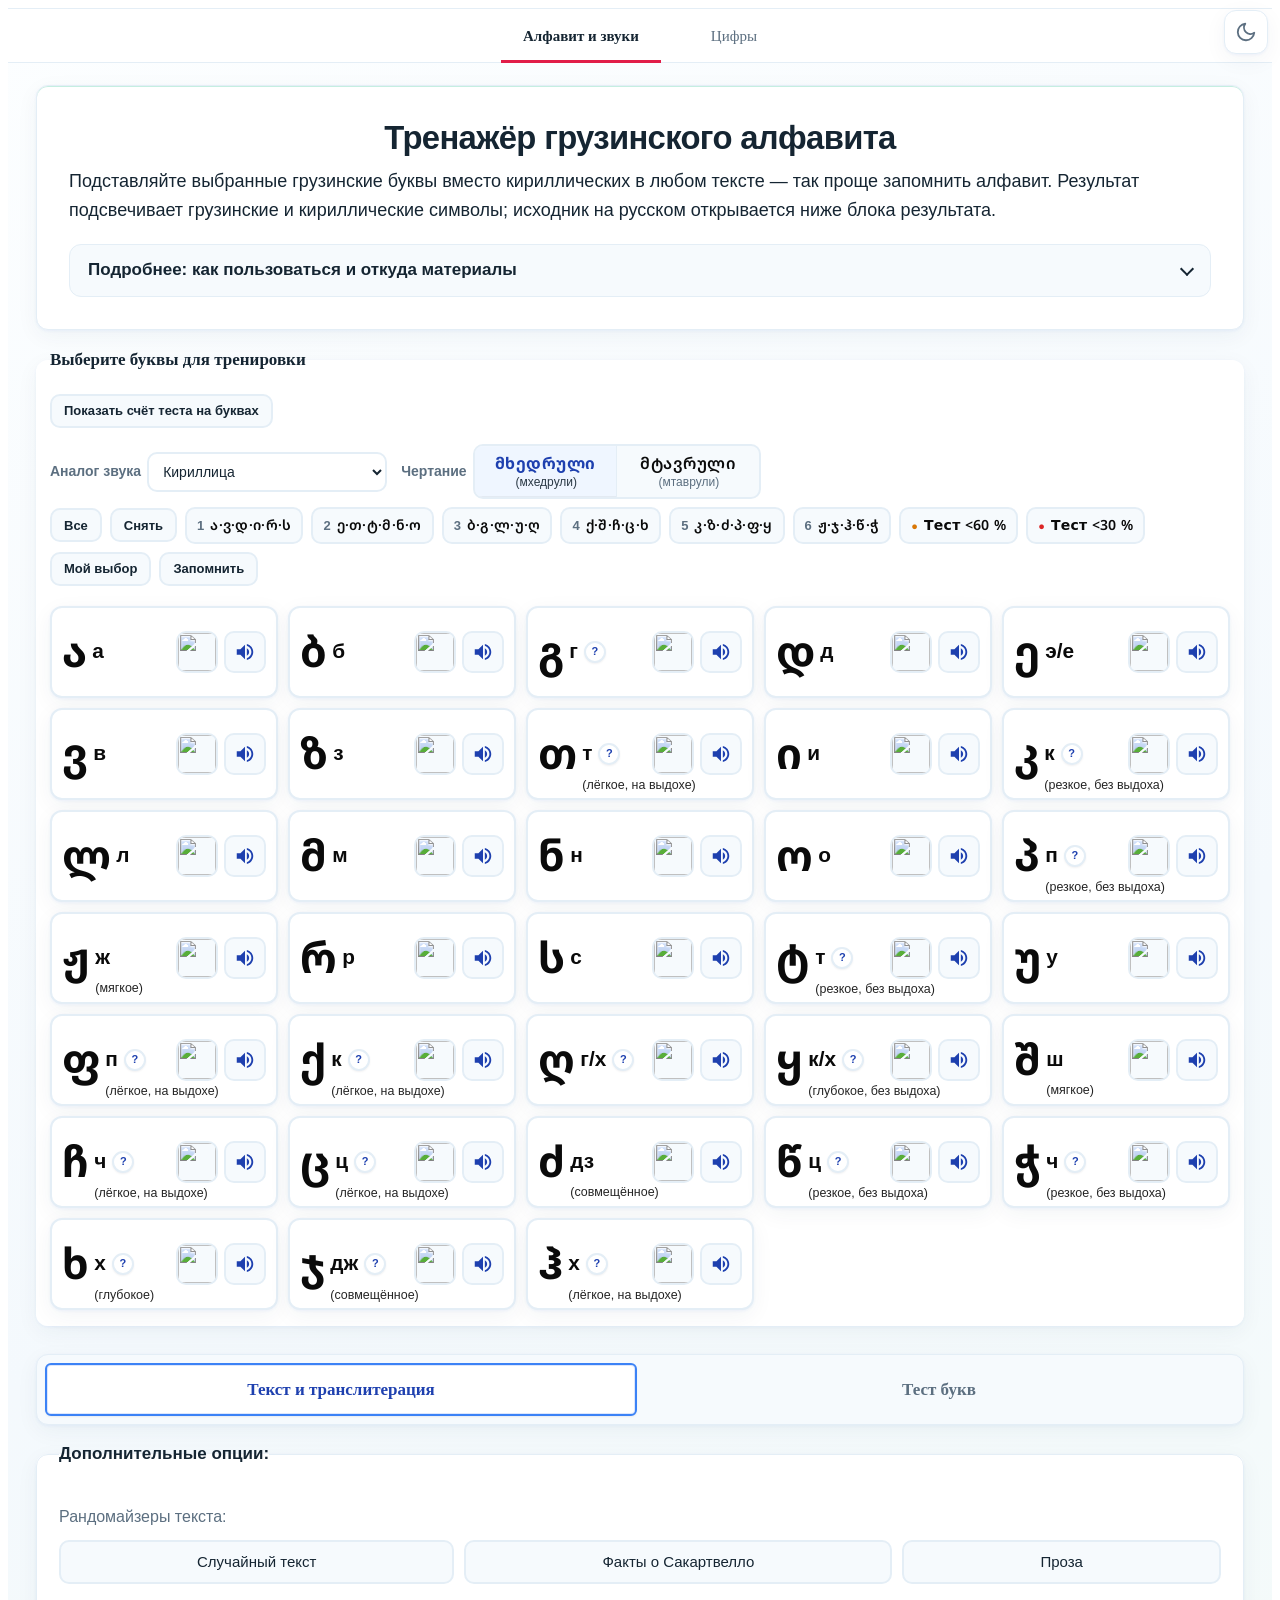
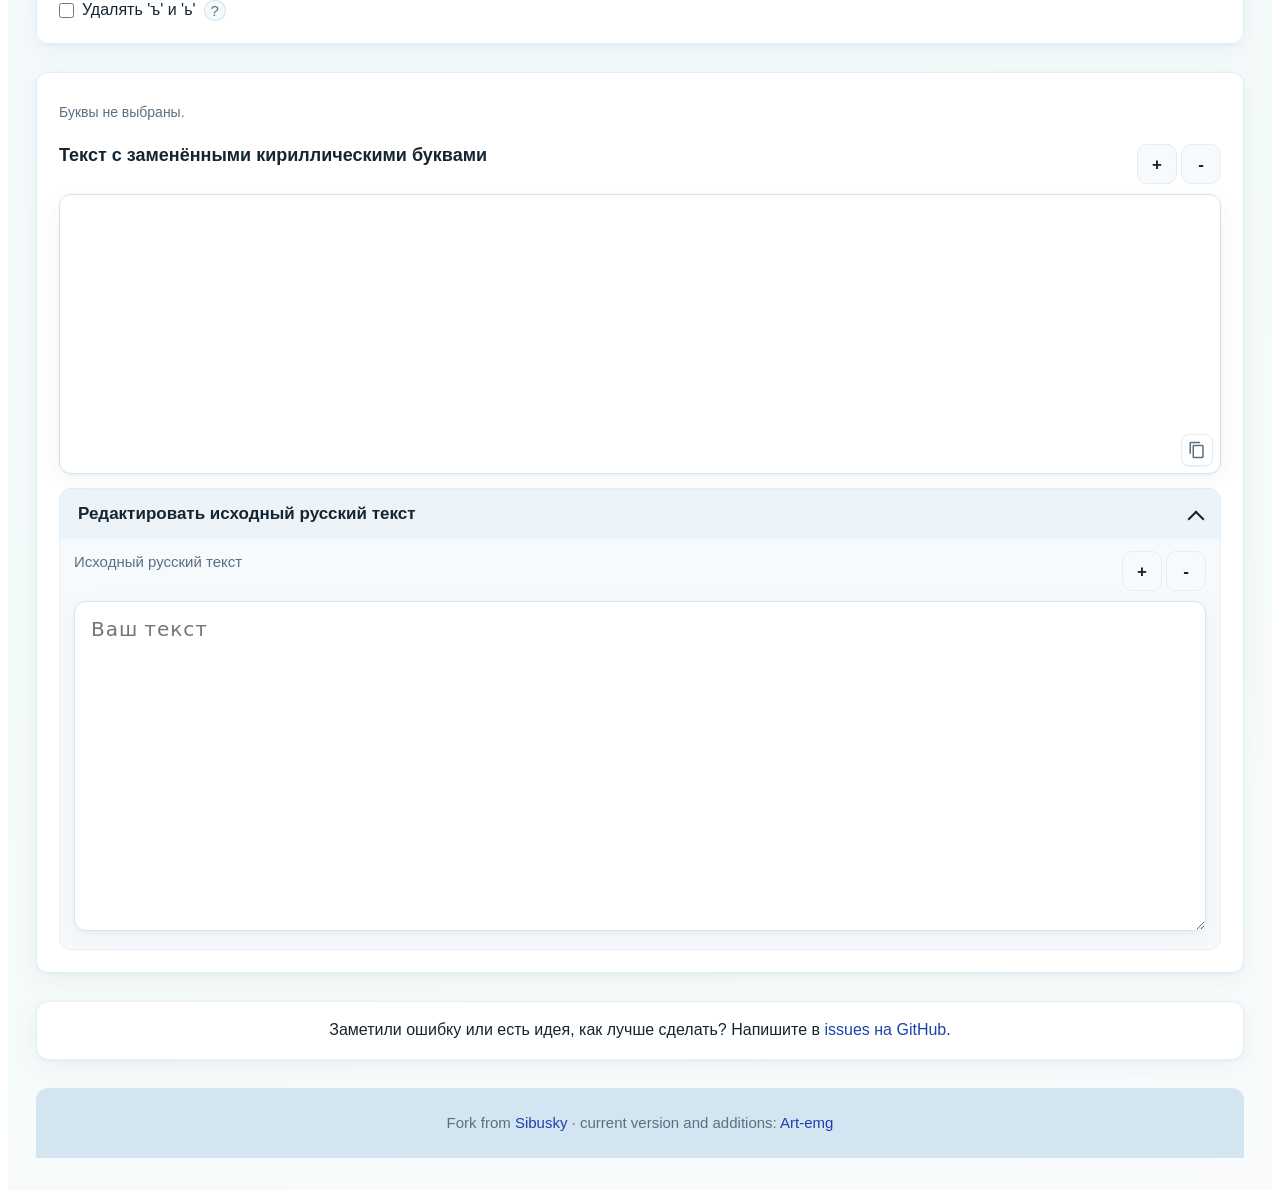
==== commit 3c84aaa8: "Add numbers page with styles, data and JS Introduce a new interactive Numbers learning section: adds" ====
--- a/index.html
+++ b/index.html
@@ -97,6 +97,21 @@
         <!-- <header class="header"></header> -->
 
         <main class="content">
+          <header class="site-header">
+            <nav class="site-nav" aria-label="Главное меню">
+              <ul class="site-nav__links">
+                <li>
+                  <a
+                    href="./index.html"
+                    class="site-nav__link site-nav__link--current"
+                    aria-current="page"
+                    >Алфавит и звуки</a
+                  >
+                </li>
+                <li><a href="./numbers.html" class="site-nav__link">Цифры</a></li>
+              </ul>
+            </nav>
+          </header>
           <section class="lead">
             <div class="lead__head">
               <h1 class="lead__title">
--- a/styles/index.css
+++ b/styles/index.css
@@ -2,6 +2,7 @@
 @import url(../blocks/page/page.css);
 @import url(../blocks/page/__theme-toggle/theme-toggle.css);
 @import url(../blocks/page/__container/page__container.css);
+@import url(../blocks/site-nav/site-nav.css);
 @import url(../blocks/link/link.css);
 @import url(../blocks/text/text.css);
 @import url(../blocks/lead/lead.css);
@@ -43,6 +44,7 @@
 @import url(../blocks/transliteration/__textarea/_color/transliteration__textarea_color_red.css);
 @import url(../blocks/transliteration/__textarea/_border/transliteration__textarea_border_red.css);
 @import url(../blocks/transliteration/__button-text-size/transliteration__button-text-size.css);
+@import url(../blocks/numbers/numbers-page.css);
 @import url(../blocks/feedback/feedback.css);
 @import url(../blocks/footer/footer.css);
 @import url(../blocks/footer/__copyright/footer__copyright.css);
